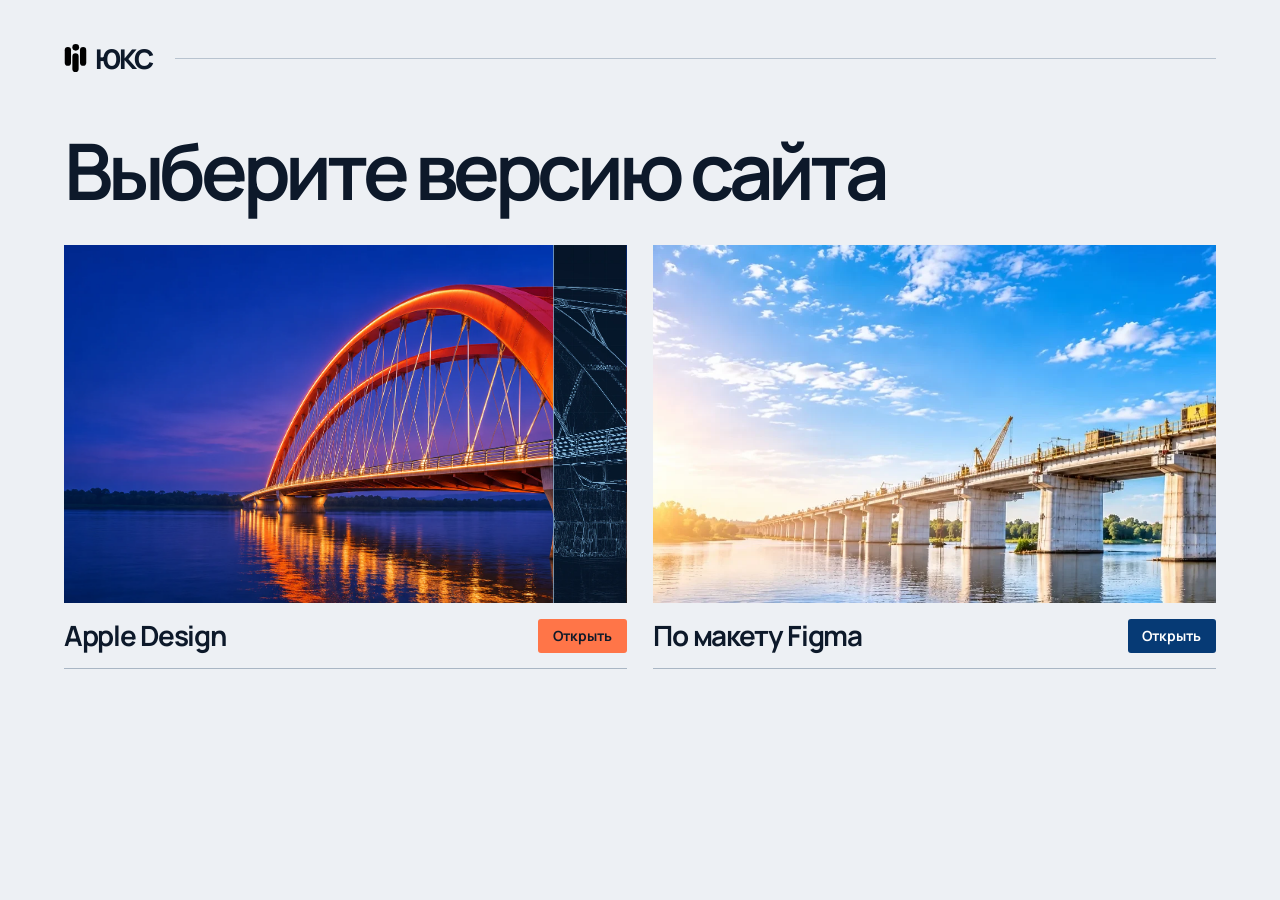
==== index.html @ 638c7a61 "Publish both YUKS site designs and a shared preview page" ====
<!doctype html>
<html lang="ru">
<head>
  <meta charset="utf-8">
  <meta name="viewport" content="width=device-width, initial-scale=1">
  <meta name="theme-color" content="#edf0f4">
  <meta name="description" content="Две версии сайта строительной компании ЮКС: авторский концепт и вёрстка по макету Figma.">
  <title>ЮКС — выбор версии сайта</title>
  <link rel="icon" type="image/svg+xml" href="./custom-design/assets/favicon.svg">
  <style>
    @font-face {
      font-family: Manrope;
      src: url("./custom-design/assets/fonts/manrope-variable.ttf") format("truetype");
      font-style: normal;
      font-weight: 200 800;
      font-display: swap;
    }
    * { box-sizing: border-box; }
    body {
      margin: 0;
      background: #edf0f4;
      color: #0d192a;
      font-family: Manrope, system-ui, sans-serif;
      -webkit-font-smoothing: antialiased;
    }
    main {
      width: min(100%, 102rem);
      margin-inline: auto;
      padding: clamp(1.4rem, 4.4vh, 3.4rem) clamp(1.15rem, 5vw, 6rem) clamp(2.25rem, 6vh, 5.5rem);
    }
    .mast { display: flex; align-items: center; gap: 1.4rem; }
    .mast::after { content: ""; height: 1px; flex: 1; background: #b8c3cf; }
    .brand { display: inline-flex; align-items: center; gap: .46rem; }
    .brand img { width: 1.45rem; height: 1.78rem; filter: brightness(0) saturate(1); }
    .brand b { font-size: 1.7rem; font-weight: 800; letter-spacing: -.065em; }
    h1 {
      margin: clamp(2.25rem, 5.9vh, 5rem) 0 clamp(1.65rem, 3.75vh, 3.4rem);
      font-size: clamp(2.65rem, 6.1vw, 6.8rem);
      line-height: 1.04;
      letter-spacing: -.068em;
      font-weight: 650;
      text-wrap: balance;
    }
    .versions { display: grid; grid-template-columns: repeat(2, minmax(0, 1fr)); gap: clamp(1.2rem, 2.1vw, 2.4rem); }
    .option {
      min-width: 0;
      display: block;
      color: inherit;
      text-decoration: none;
      -webkit-tap-highlight-color: transparent;
    }
    .option:focus-visible { outline: 3px solid #285ca5; outline-offset: 5px; }
    .scene {
      position: relative;
      display: block;
      isolation: isolate;
      overflow: hidden;
      aspect-ratio: 1.57;
      background: #203349;
    }
    .scene img, .drawing {
      position: absolute;
      inset: 0;
      width: 100%;
      height: 100%;
      display: block;
    }
    .scene img { object-fit: cover; }
    .concept .scene img { object-position: 60% center; }
    .reference .scene img { object-position: 57% center; }
    .drawing {
      --reveal: 13%;
      z-index: 1;
      clip-path: inset(0 0 0 calc(100% - var(--reveal)));
    }
    .drawing::after {
      content: "";
      position: absolute;
      inset-block: 0;
      right: calc(var(--reveal) - 1px);
      width: 1px;
      background: #b0e0ff;
    }
    .caption {
      display: flex;
      align-items: center;
      justify-content: space-between;
      gap: .65rem;
      margin-top: 1rem;
      padding-bottom: .95rem;
      border-bottom: 1px solid #a9b6c4;
    }
    .name { font-size: clamp(1.43rem, 2.18vw, 2.5rem); font-weight: 680; line-height: 1.13; letter-spacing: -.047em; }
    .open { flex: none; border-radius: 3px; padding: .5rem .92rem; font-size: .875rem; font-weight: 690; line-height: 1.3; }
    .concept .open { background: #ff7548; color: #101a29; }
    .reference .open { background: #063a75; color: #fff; }
    .option:active .open { opacity: .84; }
    @media (prefers-reduced-motion: no-preference) {
      .scene > img, .drawing img { transition: transform .65s cubic-bezier(.2,.75,.2,1); }
      .drawing { transition: clip-path .62s cubic-bezier(.2,.75,.2,1); }
      .drawing::after { transition: right .62s cubic-bezier(.2,.75,.2,1); }
      @media (hover: hover) {
        .option:hover .scene img { transform: scale(1.035); }
        .concept:hover .drawing { --reveal: 28%; }
      }
      .concept:focus-visible .drawing { --reveal: 28%; }
    }
    @media (max-width: 45rem) {
      .mast { gap: 1rem; }
      h1 { max-width: 13ch; }
      .versions { grid-template-columns: 1fr; gap: 1.75rem; }
      .scene { aspect-ratio: 1.78; }
      .caption { margin-top: .75rem; padding-bottom: .8rem; }
    }
    @media (forced-colors: active) {
      .open { border: 1px solid ButtonText; }
      .option:focus-visible { outline-color: Highlight; }
    }
  </style>
</head>
<body>
  <main>
    <div class="mast"><div class="brand"><img src="./custom-design/assets/logo-mark-white.svg" width="24" height="30" alt=""><b>ЮКС</b></div></div>
    <h1>Выберите версию сайта</h1>
    <nav class="versions" aria-label="Версии сайта ЮКС">
      <a class="option concept" href="./custom-design/">
        <span class="scene" aria-hidden="true">
          <img src="./custom-design/assets/bridge-atlas.webp" width="1672" height="941" alt="">
          <span class="drawing"><img src="./custom-design/assets/bridge-lines.webp" width="1672" height="941" alt=""></span>
        </span>
        <span class="caption"><span class="name">Apple Design</span><span class="open" aria-hidden="true">Открыть</span></span>
      </a>
      <a class="option reference" href="./figma-version/">
        <span class="scene" aria-hidden="true"><img src="./figma-version/assets/hero-bridge.webp" width="1440" height="695" alt=""></span>
        <span class="caption"><span class="name">По макету Figma</span><span class="open" aria-hidden="true">Открыть</span></span>
      </a>
    </nav>
  </main>
</body>
</html>
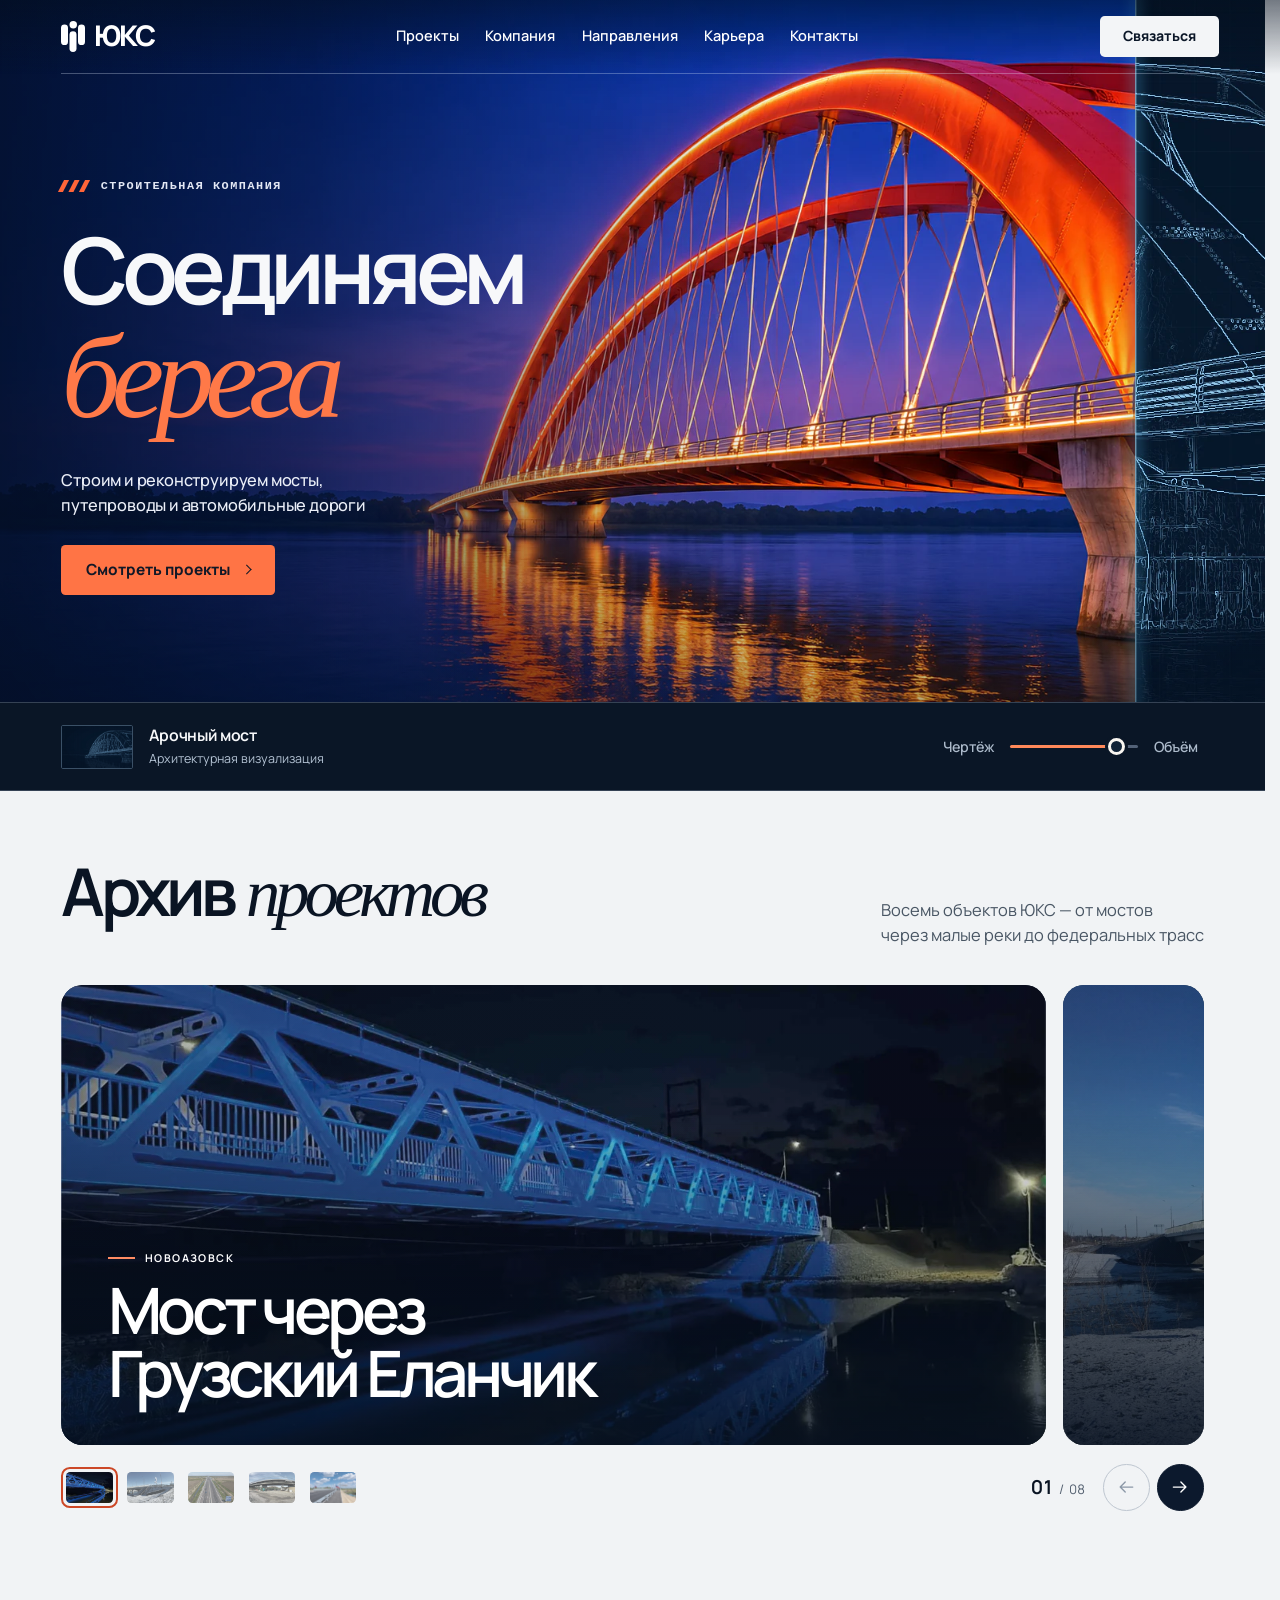
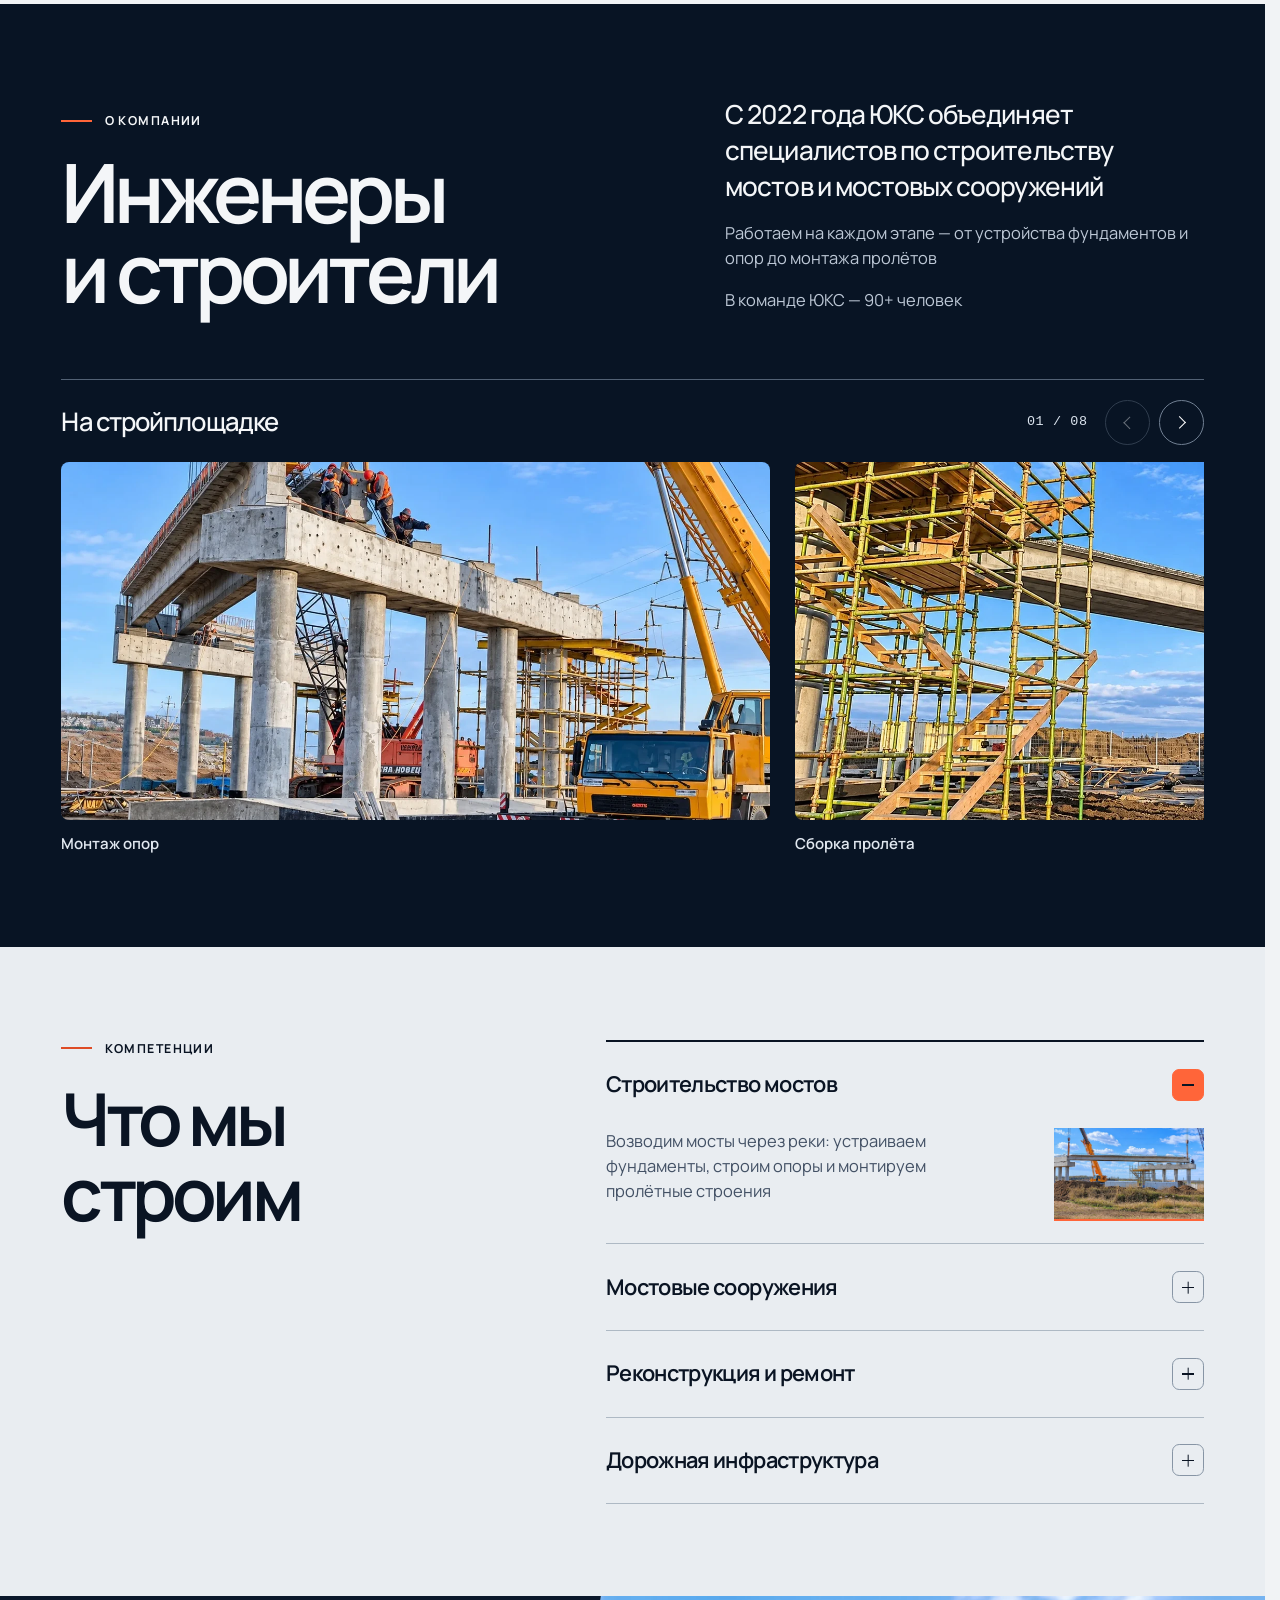
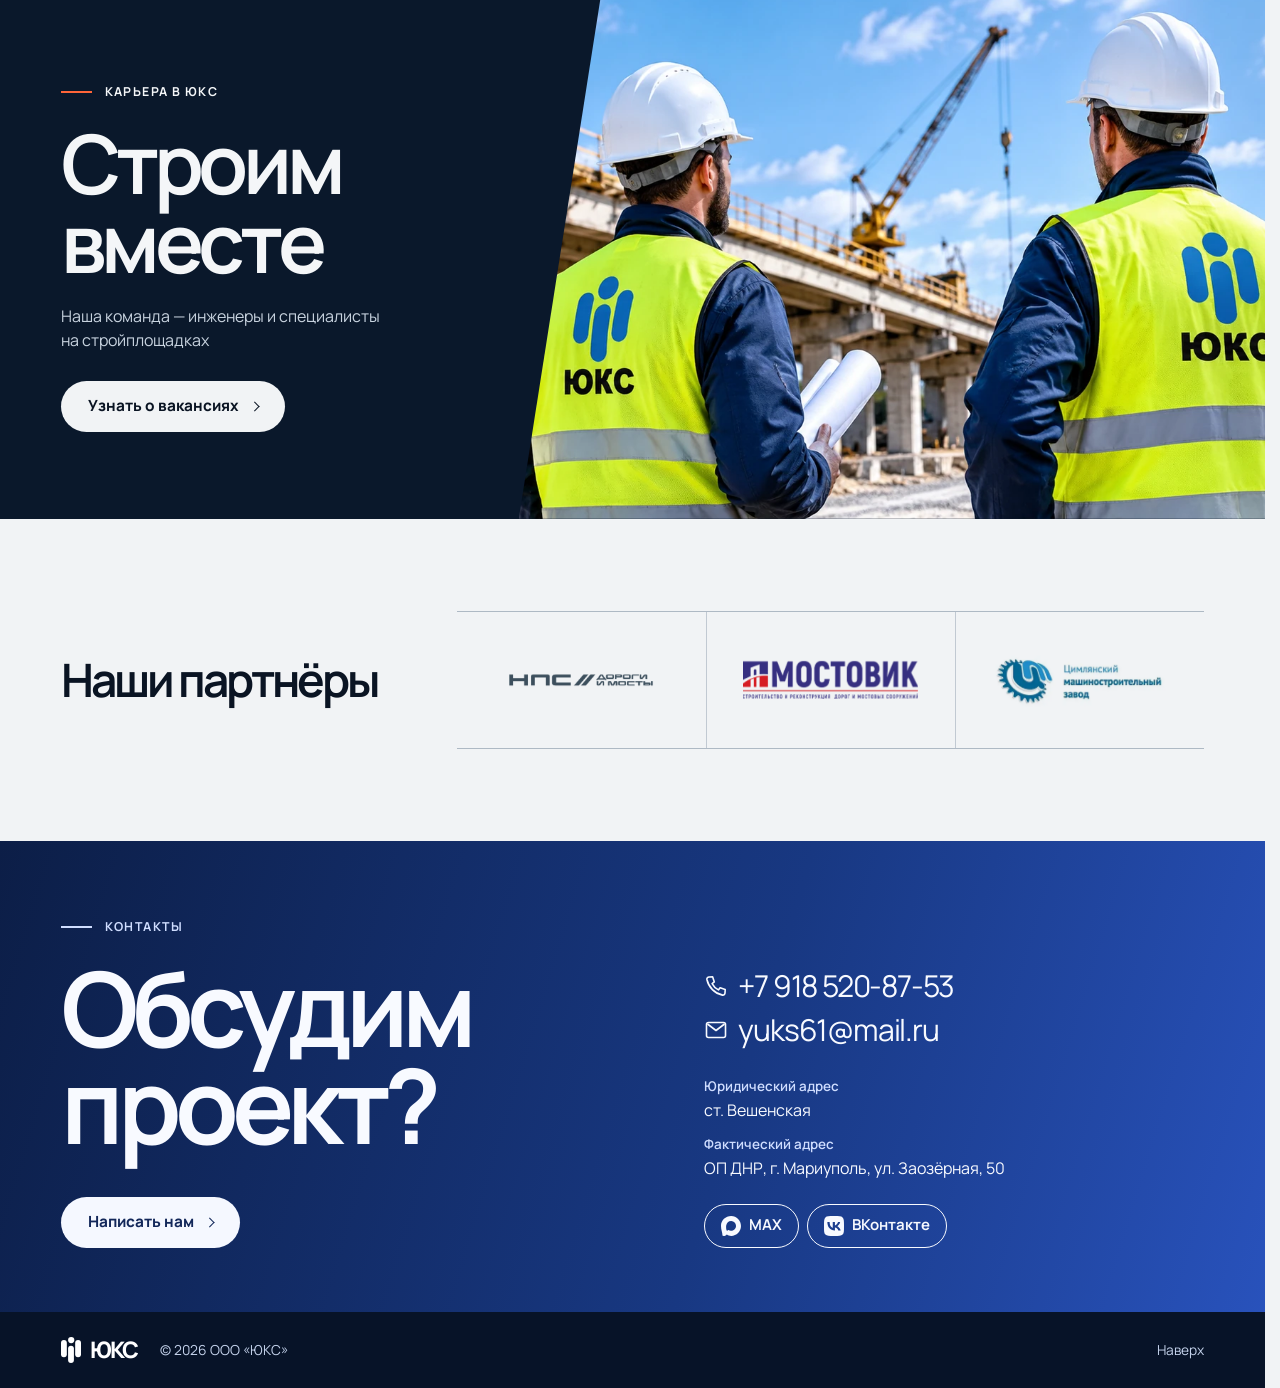
==== commit fed2063a: "Publish consolidated YUKS site with project photos and updated contacts" ====
--- a/index.html
+++ b/index.html
@@ -3,138 +3,208 @@
 <head>
   <meta charset="utf-8">
   <meta name="viewport" content="width=device-width, initial-scale=1">
-  <meta name="theme-color" content="#edf0f4">
-  <meta name="description" content="Две версии сайта строительной компании ЮКС: авторский концепт и вёрстка по макету Figma.">
-  <title>ЮКС — выбор версии сайта</title>
-  <link rel="icon" type="image/svg+xml" href="./custom-design/assets/favicon.svg">
-  <style>
-    @font-face {
-      font-family: Manrope;
-      src: url("./custom-design/assets/fonts/manrope-variable.ttf") format("truetype");
-      font-style: normal;
-      font-weight: 200 800;
-      font-display: swap;
-    }
-    * { box-sizing: border-box; }
-    body {
-      margin: 0;
-      background: #edf0f4;
-      color: #0d192a;
-      font-family: Manrope, system-ui, sans-serif;
-      -webkit-font-smoothing: antialiased;
-    }
-    main {
-      width: min(100%, 102rem);
-      margin-inline: auto;
-      padding: clamp(1.4rem, 4.4vh, 3.4rem) clamp(1.15rem, 5vw, 6rem) clamp(2.25rem, 6vh, 5.5rem);
-    }
-    .mast { display: flex; align-items: center; gap: 1.4rem; }
-    .mast::after { content: ""; height: 1px; flex: 1; background: #b8c3cf; }
-    .brand { display: inline-flex; align-items: center; gap: .46rem; }
-    .brand img { width: 1.45rem; height: 1.78rem; filter: brightness(0) saturate(1); }
-    .brand b { font-size: 1.7rem; font-weight: 800; letter-spacing: -.065em; }
-    h1 {
-      margin: clamp(2.25rem, 5.9vh, 5rem) 0 clamp(1.65rem, 3.75vh, 3.4rem);
-      font-size: clamp(2.65rem, 6.1vw, 6.8rem);
-      line-height: 1.04;
-      letter-spacing: -.068em;
-      font-weight: 650;
-      text-wrap: balance;
-    }
-    .versions { display: grid; grid-template-columns: repeat(2, minmax(0, 1fr)); gap: clamp(1.2rem, 2.1vw, 2.4rem); }
-    .option {
-      min-width: 0;
-      display: block;
-      color: inherit;
-      text-decoration: none;
-      -webkit-tap-highlight-color: transparent;
-    }
-    .option:focus-visible { outline: 3px solid #285ca5; outline-offset: 5px; }
-    .scene {
-      position: relative;
-      display: block;
-      isolation: isolate;
-      overflow: hidden;
-      aspect-ratio: 1.57;
-      background: #203349;
-    }
-    .scene img, .drawing {
-      position: absolute;
-      inset: 0;
-      width: 100%;
-      height: 100%;
-      display: block;
-    }
-    .scene img { object-fit: cover; }
-    .concept .scene img { object-position: 60% center; }
-    .reference .scene img { object-position: 57% center; }
-    .drawing {
-      --reveal: 13%;
-      z-index: 1;
-      clip-path: inset(0 0 0 calc(100% - var(--reveal)));
-    }
-    .drawing::after {
-      content: "";
-      position: absolute;
-      inset-block: 0;
-      right: calc(var(--reveal) - 1px);
-      width: 1px;
-      background: #b0e0ff;
-    }
-    .caption {
-      display: flex;
-      align-items: center;
-      justify-content: space-between;
-      gap: .65rem;
-      margin-top: 1rem;
-      padding-bottom: .95rem;
-      border-bottom: 1px solid #a9b6c4;
-    }
-    .name { font-size: clamp(1.43rem, 2.18vw, 2.5rem); font-weight: 680; line-height: 1.13; letter-spacing: -.047em; }
-    .open { flex: none; border-radius: 3px; padding: .5rem .92rem; font-size: .875rem; font-weight: 690; line-height: 1.3; }
-    .concept .open { background: #ff7548; color: #101a29; }
-    .reference .open { background: #063a75; color: #fff; }
-    .option:active .open { opacity: .84; }
-    @media (prefers-reduced-motion: no-preference) {
-      .scene > img, .drawing img { transition: transform .65s cubic-bezier(.2,.75,.2,1); }
-      .drawing { transition: clip-path .62s cubic-bezier(.2,.75,.2,1); }
-      .drawing::after { transition: right .62s cubic-bezier(.2,.75,.2,1); }
-      @media (hover: hover) {
-        .option:hover .scene img { transform: scale(1.035); }
-        .concept:hover .drawing { --reveal: 28%; }
-      }
-      .concept:focus-visible .drawing { --reveal: 28%; }
-    }
-    @media (max-width: 45rem) {
-      .mast { gap: 1rem; }
-      h1 { max-width: 13ch; }
-      .versions { grid-template-columns: 1fr; gap: 1.75rem; }
-      .scene { aspect-ratio: 1.78; }
-      .caption { margin-top: .75rem; padding-bottom: .8rem; }
-    }
-    @media (forced-colors: active) {
-      .open { border: 1px solid ButtonText; }
-      .option:focus-visible { outline-color: Highlight; }
-    }
-  </style>
+  <meta name="theme-color" content="#081424">
+  <meta name="description" content="Строительство, реконструкция и ремонт мостов: проекты, команда и контакты ЮКС">
+  <title>ЮКС — мосты и транспортная инфраструктура</title>
+  <link rel="canonical" href="https://sk-yuks.ru/">
+  <link rel="icon" href="assets/favicon.svg" type="image/svg+xml">
+  <link rel="preload" as="image" href="assets/bridge-atlas.webp" fetchpriority="high">
+  <link rel="stylesheet" href="styles.css">
+  <link rel="stylesheet" href="bridge-details.css">
+  <link rel="stylesheet" href="chapters.css">
+  <link rel="stylesheet" href="projects.css">
+  <link rel="stylesheet" href="contact.css">
+  <script src="app.js" defer></script>
+  <script src="bridge-details.js" defer></script>
+  <script src="motion.js" defer></script>
+  <script src="projects.js" defer></script>
+  <script src="contact.js" defer></script>
 </head>
 <body>
-  <main>
-    <div class="mast"><div class="brand"><img src="./custom-design/assets/logo-mark-white.svg" width="24" height="30" alt=""><b>ЮКС</b></div></div>
-    <h1>Выберите версию сайта</h1>
-    <nav class="versions" aria-label="Версии сайта ЮКС">
-      <a class="option concept" href="./custom-design/">
-        <span class="scene" aria-hidden="true">
-          <img src="./custom-design/assets/bridge-atlas.webp" width="1672" height="941" alt="">
-          <span class="drawing"><img src="./custom-design/assets/bridge-lines.webp" width="1672" height="941" alt=""></span>
-        </span>
-        <span class="caption"><span class="name">Apple Design</span><span class="open" aria-hidden="true">Открыть</span></span>
-      </a>
-      <a class="option reference" href="./figma-version/">
-        <span class="scene" aria-hidden="true"><img src="./figma-version/assets/hero-bridge.webp" width="1440" height="695" alt=""></span>
-        <span class="caption"><span class="name">По макету Figma</span><span class="open" aria-hidden="true">Открыть</span></span>
-      </a>
-    </nav>
+  <a class="skip" href="#main">Перейти к содержанию</a>
+  <header class="mast" id="mast">
+    <div class="frame mast-inner">
+      <a class="brand" href="#home" aria-label="ЮКС — на главную"><img src="assets/logo-mark-white.svg" width="26" height="34" alt=""><span>ЮКС</span></a>
+      <nav class="primary-nav" id="primary-nav" aria-label="Основное меню">
+        <a href="#projects">Проекты</a><a href="#company">Компания</a><a href="#services">Направления</a><a href="#career">Карьера</a><a href="#contacts">Контакты</a>
+      </nav>
+      <div class="mast-actions">
+        <button class="contact-top" type="button" data-contact aria-haspopup="dialog">Связаться</button>
+        <button class="menu-switch" type="button" aria-expanded="false" aria-controls="primary-nav" aria-label="Открыть меню"><i></i><i></i></button>
+      </div>
+    </div>
+  </header>
+  <main id="main">
+    <section class="hero" id="home" aria-labelledby="hero-title">
+      <div class="bridge-stage">
+        <div class="bridge-media" id="bridge-media">
+          <div class="bridge-optics">
+            <img class="bridge-render" width="1672" height="941" src="assets/bridge-atlas.webp" alt="Визуализация оранжевого арочного моста над рекой в синий час" fetchpriority="high">
+            <div class="bridge-drawing" aria-hidden="true">
+              <img width="1672" height="941" src="assets/bridge-lines.webp" alt="">
+              <svg class="structure-notes" viewBox="0 0 1672 941" preserveAspectRatio="xMidYMid slice" aria-hidden="true">
+                <g><circle cx="1380" cy="178" r="4"/><path d="M1380 178l-70 86h-164"/><text x="1146" y="251">Несущая арка</text></g>
+                <g><circle cx="1294" cy="389" r="4"/><path d="M1294 389l58 -55h172"/><text x="1360" y="321">Подвески</text></g>
+                <g><circle cx="1070" cy="593" r="4"/><path d="M1070 593l55 90h178"/><text x="1130" y="712">Пролётное строение</text></g>
+              </svg>
+            </div>
+            <div class="scan-rule" aria-hidden="true"></div>
+          </div>
+          <div class="bridge-points" role="group" aria-label="Устройство моста"></div>
+        </div>
+        <div class="hero-shade" aria-hidden="true"></div>
+        <div class="frame hero-inner">
+          <div class="hero-copy">
+            <p class="category hero-category"><span class="engine-mark" aria-hidden="true"></span>Строительная компания</p>
+            <h1 id="hero-title"><span class="word-mask"><span>Соединяем</span></span> <span class="word-mask serif"><em>берега</em></span></h1>
+            <p class="hero-lede">Строим и реконструируем мосты,<br> путепроводы и автомобильные дороги</p>
+            <a class="pill hero-cta" href="#projects">Смотреть проекты</a>
+          </div>
+        </div>
+      </div>
+      <div class="instrument">
+        <div class="frame instrument-inner">
+          <div class="figure-credit">
+            <img width="80" height="45" src="assets/bridge-lines.webp" alt="">
+            <div><b>Арочный мост</b><span>Архитектурная визуализация</span></div>
+          </div>
+          <div class="compare-tools" role="group" aria-label="Сравнение чертежа и визуализации моста">
+            <button type="button" data-mix="0" aria-controls="bridge-media">Чертёж</button>
+            <label class="mix-control"><span class="sr-only">Переход от чертежа к объёмному виду</span><input type="range" min="0" max="100" step="1" value="100" aria-controls="bridge-media" id="bridge-mix"></label>
+            <button type="button" data-mix="100" aria-controls="bridge-media">Объём</button>
+          </div>
+        </div>
+      </div>
+    </section>
+    <section class="paper section projects" id="projects" aria-labelledby="projects-title">
+      <div class="frame">
+        <div class="section-heading" data-reveal="sequence">
+          <h2 id="projects-title">Архив <em>проектов</em></h2>
+          <p>Восемь объектов ЮКС — от мостов<br class="wide-only"> через малые реки до федеральных трасс</p>
+        </div>
+        <div id="project-catalog" data-reveal="panorama"></div>
+        <noscript><p>Среди объектов ЮКС — мост через Кальмиус в Калиновке, сооружения на трассе А-289 и мост через Грузский Еланчик в Ивановке</p></noscript>
+      </div>
+    </section>
+    <section class="company section" id="company" aria-labelledby="company-title">
+      <div class="frame">
+        <div class="company-grid">
+          <div class="company-title" data-reveal="sequence">
+            <p class="category"><span class="rule"></span>О компании</p>
+            <h2 id="company-title">Инженеры<br> и строители</h2>
+          </div>
+          <div class="company-lede" data-reveal="sequence">
+            <p>С 2022 года ЮКС объединяет специалистов по строительству мостов и мостовых сооружений</p>
+            <p>Работаем на каждом этапе — от устройства фундаментов и опор до монтажа пролётов</p>
+            <p>В команде ЮКС — 90+ человек</p>
+          </div>
+        </div>
+        <div class="field-gallery" data-gallery role="region" aria-label="Фоторепортаж со стройплощадки">
+          <div class="gallery-top" data-reveal="sequence"><h3>На стройплощадке</h3><div class="gallery-tools"><span data-count>01 / 08</span><button type="button" class="round" data-prev aria-label="Предыдущая фотография"><i class="chevron back"></i></button><button type="button" class="round" data-next aria-label="Следующая фотография"><i class="chevron"></i></button></div></div>
+          <div class="photo-track" data-track aria-label="Фотографии стройплощадки">
+            <figure><img src="assets/about-construction.webp" width="1365" height="1022" loading="lazy" alt="Краны над бетонными опорами моста"><figcaption>Монтаж опор</figcaption></figure>
+            <figure><img src="assets/gallery/slide-2.webp" width="1365" height="1022" loading="lazy" alt="Строительные леса и кран у мостового пролёта"><figcaption>Сборка пролёта</figcaption></figure>
+            <figure><img src="assets/gallery/slide-3.webp" width="1365" height="1022" loading="lazy" alt="Автокран поднимает бетонную конструкцию"><figcaption>Подъём конструкции</figcaption></figure>
+            <figure><img src="assets/gallery/slide-4.webp" width="1365" height="1022" loading="lazy" alt="Краны устанавливают длинную мостовую балку"><figcaption>Установка балки</figcaption></figure>
+            <figure><img src="assets/gallery/slide-5.webp" width="935" height="701" loading="lazy" alt="Монтажник в страховочной привязи"><figcaption>Работа на высоте</figcaption></figure>
+            <figure><img src="assets/gallery/slide-6.webp" width="941" height="705" loading="lazy" alt="Подъёмник под мостовым полотном"><figcaption>Под мостовым полотном</figcaption></figure>
+            <figure><img src="assets/gallery/slide-7.webp" width="1086" height="814" loading="lazy" alt="Кран поднимает арматурный каркас"><figcaption>Армирование опоры</figcaption></figure>
+            <figure><img src="assets/gallery/slide-8.webp" width="1365" height="1022" loading="lazy" alt="Бригада укладывает арматуру мостового полотна"><figcaption>Работа с арматурой</figcaption></figure>
+          </div>
+        </div>
+      </div>
+    </section>
+    <section id="services" class="section paper" aria-labelledby="services-title">
+      <div class="frame service-grid">
+        <div data-reveal><p class="category"><span class="rule"></span>Компетенции</p><h2 id="services-title">Что мы<br> строим</h2></div>
+        <div class="service-list" data-reveal>
+          <details open>
+            <summary>Строительство мостов<span aria-hidden="true"></span></summary>
+            <div class="service-panel"><div class="service-body">
+              <p>Возводим мосты через реки: устраиваем фундаменты, строим опоры и монтируем пролётные строения</p>
+              <div class="service-photo"><img src="assets/gallery/slide-4.webp" alt="Монтаж мостовой балки двумя кранами" width="1365" height="1022" loading="lazy" decoding="async"></div>
+            </div></div>
+          </details>
+          <details>
+            <summary>Мостовые сооружения<span aria-hidden="true"></span></summary>
+            <div class="service-panel"><div class="service-body">
+              <p>Строим путепроводы и другие инженерные сооружения в составе транспортной инфраструктуры</p>
+              <div class="service-photo"><img src="assets/gallery/slide-2.webp" alt="Строительные леса у мостового пролёта" width="1365" height="1022" loading="lazy" decoding="async"></div>
+            </div></div>
+          </details>
+          <details>
+            <summary>Реконструкция и ремонт<span aria-hidden="true"></span></summary>
+            <div class="service-panel"><div class="service-body">
+              <p>При реконструкции мостовых переходов демонтируем старые конструкции и устанавливаем новые</p>
+              <div class="service-photo"><img src="assets/projects/kalinovka.webp" alt="Обновлённый мост через Кальмиус в Калиновке" width="1760" height="679" loading="lazy" decoding="async"></div>
+            </div></div>
+          </details>
+          <details>
+            <summary>Дорожная инфраструктура<span aria-hidden="true"></span></summary>
+            <div class="service-panel"><div class="service-body">
+              <p>Участвуем в развитии автомобильных дорог и транспортных коридоров, включая мостовые сооружения на федеральных трассах</p>
+              <div class="service-photo"><img src="assets/projects/a289.webp" alt="Вид сверху на трассу А-289" width="1058" height="939" loading="lazy" decoding="async"></div>
+            </div></div>
+          </details>
+        </div>
+      </div>
+    </section>
+    <section class="career" id="career" aria-labelledby="career-title">
+      <div class="frame career-grid">
+        <div class="career-photo"><img data-reveal="panorama" src="assets/team-workers.webp" width="1785" height="735" loading="lazy" alt="Специалисты ЮКС на стройплощадке у моста"></div>
+        <div class="career-copy" data-reveal="sequence">
+          <p class="category"><span class="rule"></span>Карьера в ЮКС</p>
+          <h2 id="career-title">Строим<br> вместе</h2>
+          <p>Наша команда — инженеры и специалисты на стройплощадках</p>
+          <button class="pill accent" type="button" data-contact="Вакансии" aria-haspopup="dialog">Узнать о вакансиях</button>
+        </div>
+      </div>
+    </section>
+    <section class="section partners paper" id="partners" aria-labelledby="partners-title">
+      <div class="frame">
+        <h2 class="partner-heading" id="partners-title" data-reveal>Наши партнёры</h2>
+        <ul class="partner-list" data-reveal="sequence">
+          <li><img src="assets/partner-nps.webp" alt="НПС — Дороги и мосты" width="360" height="180" loading="lazy"></li>
+          <li><img src="assets/partner-mostovik.webp" alt="Мостовик" width="361" height="78" loading="lazy"></li>
+          <li><img src="assets/partner-tsmz.webp" alt="Цимлянский машиностроительный завод" width="371" height="118" loading="lazy"></li>
+        </ul>
+      </div>
+    </section>
   </main>
+  <footer id="contacts" class="footer">
+    <div class="frame">
+      <div class="footer-main">
+        <div data-reveal="sequence"><p class="category"><span class="rule"></span>Контакты</p><h2>Обсудим<br> проект?</h2><button class="pill accent" type="button" data-contact aria-haspopup="dialog">Написать нам</button></div>
+        <address class="footer-contacts" data-reveal="sequence">
+          <div class="footer-direct">
+            <a href="tel:+79185208753">
+              <svg aria-hidden="true" width="24" height="24" viewBox="0 0 24 24" fill="none" stroke="currentColor" stroke-width="1.6" stroke-linejoin="round"><path d="m5 3 3.6-.2 1.7 5.1-2.2 1.7a15 15 0 0 0 6.3 6.3l1.7-2.2 5.1 1.7L21 19c-.1 1.3-1.1 2.3-2.5 2.1A20.3 20.3 0 0 1 2.9 5.5C2.7 4.3 3.7 3.1 5 3Z"/></svg>
+              +7 918 520-87-53
+            </a>
+            <a href="mailto:yuks61@mail.ru">
+              <svg aria-hidden="true" width="24" height="24" viewBox="0 0 24 24" fill="none" stroke="currentColor" stroke-width="1.6" stroke-linejoin="round"><rect x="2.5" y="4.5" width="19" height="15" rx="2"/><path d="m3.5 6 8.5 6.5L20.5 6"/></svg>
+              yuks61@mail.ru
+            </a>
+          </div>
+          <dl class="office-addresses" data-company-addresses>
+            <div><dt>Юридический адрес</dt><dd>ст. Вешенская</dd></div>
+            <div><dt>Фактический адрес</dt><dd>ОП ДНР, г. Мариуполь, ул. Заозёрная, 50</dd></div>
+          </dl>
+          <div class="footer-social">
+            <a href="https://max.ru/channel_yuks61" aria-label="Канал ЮКС в MAX">
+              <svg aria-hidden="true" width="20" height="20" viewBox="0 0 100 100" fill="currentColor"><path fill-rule="evenodd" d="M50.76.26c27.53 0 49.13 22.34 49.13 49.89 0 27.55-22.28 49.34-48.87 49.34-9.43 0-14-1.33-21.37-6.54-.51-.36-1.2-.27-1.63.19-5.66 6.04-20.83 10.29-20.83 2.04C7.19 80.79 0 71.45 0 49.88 0 21.55 23.22.26 50.76.26ZM51.53 24.81c-13.07-.68-23.27 8.39-25.52 22.57-1.86 11.75 1.44 26.07 4.27 26.8 1.2.3 4.08-1.9 6.18-3.88.39-.37.99-.44 1.45-.15 3.27 2 6.97 3.5 11.05 3.71 13.41.7 25.3-9.8 26-23.21.7-13.42-10.02-25.15-23.43-25.84Z"/></svg>
+              MAX
+            </a>
+            <a href="https://vk.ru/yuks61" aria-label="Сообщество ЮКС во ВКонтакте">
+              <svg aria-hidden="true" width="20" height="20" viewBox="3 3 18 18" fill="currentColor"><path fill-rule="evenodd" d="m4.2653 4.2653c-1.2653 1.2653-1.2653 3.30177-1.2653 7.3747v.72c0 4.0729 0 6.1094 1.2653 7.3747s3.30176 1.2653 7.3747 1.2653h.72c4.0729 0 6.1094 0 7.3747-1.2653s1.2653-3.3018 1.2653-7.3747v-.72c0-4.07293 0-6.1094-1.2653-7.3747s-3.3018-1.2653-7.3747-1.2653h-.72c-4.07294 0-6.1094 0-7.3747 1.2653Zm1.7347 4.2347c.09636 4.6823 2.55576 7.5 6.6095 7.5h.2351v-2.6787c1.4764.1499 2.5773 1.2536 3.0268 2.6787h2.1286c-.5775-2.1318-2.0747-3.3105-3.0052-3.7608.9298-.5569 2.2458-1.9071 2.5557-3.7392h-1.9365c-.4064 1.48991-1.6152 2.8401-2.7701 2.9683v-2.9683h-1.9675v5.1967c-1.19737-.2997-2.75931-1.7572-2.82331-5.1967Z"/></svg>
+              ВКонтакте
+            </a>
+          </div>
+        </address>
+      </div>
+      <div class="footer-end"><a class="brand" href="#home" aria-label="ЮКС — на главную"><img src="assets/logo-mark-white.svg" width="22" height="29" alt=""><span>ЮКС</span></a><small>© 2026 ООО «ЮКС»</small><a href="#home">Наверх</a></div>
+    </div>
+  </footer>
+  <dialog id="contact-dialog" aria-labelledby="contact-dialog-title"></dialog>
 </body>
 </html>
--- a/styles.css
+++ b/styles.css
@@ -0,0 +1,340 @@
+@font-face {
+  font-family: Manrope;
+  src: url("assets/fonts/manrope-variable.ttf") format("truetype");
+  font-weight: 200 800;
+  font-display: swap;
+}
+
+:root {
+  --paper: #f1f3f5;
+  --ink: #0a1423;
+  --sub: #495664;
+  --signal: #ff6539;
+  --dark: #081424;
+  --gutter: clamp(1.15rem, 4.8vw, 6.25rem);
+  --header: 4.6rem;
+  --ease: cubic-bezier(.2,.78,.22,1);
+  font: 100%/1.5 Manrope, -apple-system, BlinkMacSystemFont, "Segoe UI", sans-serif;
+  font-optical-sizing: auto;
+  color: var(--ink);
+  background: var(--paper);
+  scroll-behavior: smooth;
+  scroll-padding-top: calc(var(--header) + .65rem);
+  scrollbar-gutter: stable;
+}
+
+*, *::before, *::after { box-sizing: border-box; }
+body, h1, h2, h3, p, ul, figure { margin: 0; }
+body { min-width: 0; }
+a { color: inherit; text-decoration: none; }
+button, input, textarea, select { font: inherit; }
+button { cursor: pointer; }
+img { display: block; max-width: 100%; }
+:focus-visible { outline: 3px solid #287ebb; outline-offset: 4px; }
+.hero :focus-visible, .mast :focus-visible, .company :focus-visible, .career :focus-visible, .footer :focus-visible { outline-color: var(--signal); }
+::selection { color: #081424; background: #ff6539; }
+.skip { position: fixed; top: .6rem; left: 1rem; z-index: 20; transform: translateY(-180%); background: var(--signal); color: var(--ink); padding: .65rem 1rem; border-radius: .5rem; }
+.skip:focus { transform: none; }
+.frame { width: min(calc(100% - var(--gutter) * 2), 97rem); margin-inline: auto; }
+.paper { background: var(--paper); }
+.section { padding-block: clamp(4.65rem, 7.2vw, 8.2rem); }
+.category { display: flex; align-items: center; gap: .8rem; font-size: .77rem; font-weight: 700; line-height: 1.45; letter-spacing: .115em; text-transform: uppercase; }
+.rule { display: inline-block; flex: 0 0 1.9rem; width: 1.9rem; height: 2px; background: var(--signal); }
+.paper .rule { background: #de4c26; }
+h1, h2, h3 { text-wrap: balance; }
+h2 { font-size: clamp(3.05rem, 5.15vw, 6.15rem); font-weight: 650; line-height: 1.035; letter-spacing: -.065em; }
+.pill, .contact-top {
+  display: inline-flex; align-items: center; justify-content: center; min-height: 3.15rem; padding: .8rem 1.65rem;
+  border: 0; border-radius: 100vw; font-weight: 730; font-size: .96rem; line-height: 1.3;
+  transition: background .2s, transform .24s var(--ease), color .2s;
+}
+.accent { background: var(--signal); color: #111728; }
+.accent:hover { background: #ff875d; }
+.pill:active, .contact-top:active, .round:active { transform: scale(.96); }
+
+.mast { position: fixed; inset: 0 0 auto; z-index: 8; color: white; transition: background .3s, box-shadow .3s; }
+.mast.is-solid, .mast.menu-open { background: rgb(7 18 33 / 94%); backdrop-filter: blur(19px) saturate(1.2); box-shadow: 0 5px 22px rgb(13 20 15 / .09); }
+.mast-inner { display: flex; align-items: center; justify-content: space-between; gap: 2rem; min-height: var(--header); border-bottom: 1px solid rgb(255 255 255 / .29); }
+.is-solid .mast-inner, .menu-open .mast-inner { border-bottom-color: transparent; }
+.brand { display: inline-flex; align-items: center; gap: .55rem; flex-shrink: 0; width: max-content; color: #fff; }
+.brand img { height: 1.96rem; width: auto; }
+.brand span { font-size: 1.78rem; font-weight: 800; letter-spacing: -.075em; line-height: 1; }
+.primary-nav, .mast-actions { display: flex; align-items: center; }
+.primary-nav { gap: clamp(1rem, 2.05vw, 2.75rem); }
+.primary-nav a { position: relative; font-size: .91rem; font-weight: 570; padding-block: .65rem; }
+.primary-nav a::after { content: ""; position: absolute; bottom: .36rem; left: 0; right: 0; height: 1px; background: var(--signal); transform: scaleX(0); transform-origin: left; transition: transform .25s var(--ease); }
+.primary-nav a:hover::after, .primary-nav a:focus-visible::after, .primary-nav a[aria-current="location"]::after { transform: scaleX(1); }
+.mast-actions { gap: .6rem; }
+.contact-top { min-height: 2.6rem; padding: .65rem 1.35rem; border: 1px solid rgb(255 255 255 / .6); background: rgb(25 31 27 / .15); color: #fff; font-size: .88rem; }
+.contact-top:hover { background: white; color: var(--ink); }
+.menu-switch { display: none; }
+
+.gallery-tools { display: flex; align-items: center; gap: .55rem; }
+.gallery-tools [data-count] { font-variant-numeric: tabular-nums; white-space: nowrap; }
+.round { display: grid; place-items: center; width: 2.8rem; height: 2.8rem; padding: 0; border: 1px solid rgb(255 255 255 / .48); border-radius: 50%; color: white; background: rgb(18 26 22 / .25); transition: transform .2s var(--ease), background .2s, opacity .2s; }
+.round:hover:enabled { background: rgb(255 255 255 / .2); }
+.round:disabled { opacity: .38; cursor: default; }
+.chevron { display: block; width: .58rem; height: .58rem; border-top: 1.7px solid currentColor; border-right: 1.7px solid currentColor; transform: translateX(-.13rem) rotate(45deg); }
+.chevron.back { transform: translateX(.13rem) rotate(-135deg); }
+.section-heading { display: flex; justify-content: space-between; align-items: flex-end; gap: 2rem; margin-bottom: clamp(2rem, 3.6vw, 3.75rem); }
+.section-heading p { color: var(--sub); font-size: 1.03rem; line-height: 1.5; padding-bottom: .2rem; }
+.projects { padding-top: clamp(3.5rem, 5.15vw, 6rem); }
+.company, .footer { background: var(--dark); color: #f4f5ed; }
+.company-grid, .service-grid { display: grid; grid-template-columns: 1fr 1fr; gap: clamp(2rem, 8vw, 10rem); }
+.company-title h2, .service-grid h2, .career h2, .footer h2 { margin-top: 1.45rem; }
+.company-lede { align-self: end; max-width: 39rem; }
+.company-lede p:first-child { font-size: clamp(1.4rem, 2.05vw, 2.25rem); letter-spacing: -.036em; line-height: 1.38; font-weight: 520; }
+.company-lede p + p { margin-top: 1.05rem; font-size: 1.03rem; color: #c3cbc4; }
+.field-gallery { margin-top: clamp(3.3rem, 5.2vw, 6.25rem); border-top: 1px solid #49534b; }
+.gallery-top { padding: 1.25rem 0 1.1rem; display: flex; justify-content: space-between; align-items: center; gap: 1rem; }
+.gallery-top h3 { font-size: clamp(1.35rem, 2vw, 2rem); line-height: 1.2; font-weight: 550; letter-spacing: -.035em; }
+.gallery-tools [data-count] { font-size: .84rem; margin-right: .55rem; color: #d6ded6; }
+.photo-track { display: flex; gap: clamp(.75rem, 1.3vw, 1.4rem); overflow-x: auto; scroll-snap-type: x mandatory; scrollbar-width: none; overscroll-behavior-x: contain; cursor: grab; }
+.photo-track::-webkit-scrollbar { display: none; }
+.photo-track figure { position: relative; flex: 0 0 52%; min-width: 0; overflow: hidden; border-radius: 1rem; aspect-ratio: 1.76; background: #384439; scroll-snap-align: start; }
+.photo-track img { width: 100%; height: 100%; object-fit: cover; object-position: center 55%; }
+.photo-track figcaption { position: absolute; inset: auto 0 0; padding: 3rem 1.35rem 1.1rem; background: linear-gradient(transparent, rgb(8 14 11 / .8)); font-size: 1rem; font-weight: 600; }
+.service-grid { grid-template-columns: .88fr 1.12fr; }
+.service-list { border-top: 1px solid #adb4aa; }
+.service-list details { border-bottom: 1px solid #b7beb4; }
+.service-list summary { display: flex; align-items: center; justify-content: space-between; gap: 1rem; min-height: 5rem; padding-block: 1.1rem; font-size: clamp(1.15rem, 1.7vw, 1.9rem); letter-spacing: -.03em; font-weight: 630; cursor: pointer; list-style: none; }
+.service-list summary::-webkit-details-marker { display: none; }
+.service-list summary span { position: relative; flex: 0 0 2rem; height: 2rem; border: 1px solid #aab1a6; border-radius: 50%; transition: background .25s; }
+.service-list summary span::before, .service-list summary span::after { content: ""; position: absolute; top: calc(50% - .6px); left: 30%; width: 40%; height: 1.35px; background: var(--ink); }
+.service-list summary span::after { rotate: 90deg; transition: rotate .22s var(--ease); }
+.service-list details[open] summary span { background: #e0ebcd; }
+.service-list details[open] summary span::after { rotate: 0deg; }
+.service-list details p { color: var(--sub); max-width: 34rem; margin: -.2rem 2.5rem 1.5rem 0; font-size: 1.03rem; }
+.career { background: var(--paper); color: #f6f7f0; }
+.career-grid { display: grid; grid-template-columns: 1.1fr 1fr; overflow: hidden; border-radius: 1.4rem; background: #263429; }
+.career-photo { min-height: 26rem; overflow: hidden; position: relative; }
+.career-photo img { position: absolute; width: 100%; height: 100%; object-fit: cover; object-position: 65% center; }
+.career-copy { align-self: center; padding: clamp(2.25rem, 4.3vw, 5rem); }
+.career-copy > p:not(.category) { color: #d1d9cd; margin: 1.35rem 0 1.8rem; }
+.partner-heading { font-size: clamp(2.2rem, 3.6vw, 4.2rem); }
+.partner-list { margin-top: 2rem; border-block: 1px solid #c6cbbf; display: grid; grid-template-columns: repeat(3,1fr); list-style: none; padding: 0; }
+.partner-list li { display: grid; place-items: center; padding: 1rem 2rem; min-height: 8.5rem; }
+.partner-list li + li { border-left: 1px solid #c6cbbf; }
+.partner-list img { width: auto; height: auto; max-height: 5rem; max-width: min(95%, 13rem); mix-blend-mode: multiply; }
+.footer { padding: clamp(3.8rem,6vw,7.2rem) 0 0; }
+.footer-main { display: grid; grid-template-columns: 1.2fr 1fr; gap: 2rem; align-items: end; padding-bottom: clamp(3.25rem, 5vw, 6rem); }
+.footer-contacts { display: grid; justify-items: start; gap: 1.5rem; min-width: 0; font-style: normal; }
+.footer-direct { display: grid; justify-items: start; }
+.footer-direct a { display: flex; align-items: center; gap: .65rem; min-height: 2.75rem; font-size: clamp(1.4rem, 2.35vw, 2.55rem); letter-spacing: -.04em; line-height: 1.35; }
+.footer-direct svg, .footer-social svg { flex: none; }
+.office-addresses { display: grid; gap: .75rem; margin: 0; }
+.office-addresses dt { font-size: .84rem; font-weight: 600; }
+.office-addresses dd { margin: .1rem 0 0; font-size: 1rem; }
+.footer-social { display: flex; flex-wrap: wrap; gap: .5rem; }
+.footer-social a { display: inline-flex; align-items: center; justify-content: center; gap: .5rem; min-height: 2.75rem; padding: .5rem 1rem; border: 1px solid currentColor; border-radius: 2rem; font-size: .94rem; font-weight: 650; }
+.footer address a:hover, .footer-end > a:last-child:hover { color: var(--signal); }
+.footer-end { display: flex; align-items: center; gap: 1.4rem; padding-block: 1.6rem; border-top: 1px solid #49534b; }
+.footer-end .brand img { height: 1.6rem; }
+.footer-end .brand span { font-size: 1.42rem; }
+.footer-end small, .footer-end > a:last-child { color: #cad3ca; font-size: .86rem; }
+.footer-end > a:last-child { margin-left: auto; }
+
+@media (max-width: 52rem) {
+  :root { --header: 4.15rem; }
+  .mast-inner { gap: 1rem; }
+  .menu-switch { display: flex; flex-direction: column; gap: 5px; align-items: center; justify-content: center; width: 2.8rem; height: 2.8rem; appearance: none; border: 1px solid rgb(255 255 255 / .5); border-radius: 50%; background: transparent; color: white; }
+  .menu-switch i { display: block; width: 16px; height: 1.5px; background: currentColor; transition: transform .2s var(--ease); }
+  .menu-open .menu-switch i:first-child { transform: translateY(3.25px) rotate(45deg); }
+  .menu-open .menu-switch i:last-child { transform: translateY(-3.25px) rotate(-45deg); }
+  .primary-nav { display: none; position: absolute; inset: 100% 0 auto; padding: .5rem var(--gutter) 1.1rem; background: #081424; border-radius: 0 0 1.2rem 1.2rem; box-shadow: 0 1.4rem 2.6rem rgb(0 0 0 / .18); max-height: calc(100dvh - var(--header)); overflow-y: auto; }
+  .menu-open .primary-nav { display: grid; gap: 0; animation: menu-in .23s var(--ease); }
+  @keyframes menu-in { from { opacity: .2; translate: 0 -.5rem; } }
+  .primary-nav a { display: block; padding: .8rem 0; font-size: 1.05rem; }
+  .primary-nav a + a { border-top: 1px solid #344355; }
+  .primary-nav a::after { display: none; }
+  .company-grid, .service-grid { gap: 2.5rem; }
+}
+@media (max-width: 43rem) {
+  :root { --gutter: clamp(1.15rem, 5.2vw, 2rem); scrollbar-gutter: auto; }
+  .brand img { height: 1.6rem; }
+  .brand span { font-size: 1.55rem; }
+  .contact-top { min-height: 2.65rem; padding-inline: 1.05rem; }
+  h2 { font-size: clamp(2.7rem, 9vw, 3.95rem); }
+  .section { padding-block: 3.8rem; }
+  .projects { padding-top: 3.1rem; }
+  .section-heading, .company-grid, .service-grid, .career-grid, .footer-main { display: grid; grid-template-columns: minmax(0,1fr); }
+  .section-heading { align-items: start; gap: .9rem; margin-bottom: 1.75rem; }
+  .wide-only { display: none; }
+  .company-grid, .service-grid { gap: 1.6rem; }
+  .company-title h2, .service-grid h2, .career h2, .footer h2 { margin-top: 1rem; }
+  .field-gallery { margin-top: 2.5rem; }
+  .gallery-top { padding-top: 1rem; }
+  .gallery-top h3 { font-size: 1.18rem; }
+  .gallery-tools { gap: .3rem; }
+  .gallery-tools [data-count] { margin-right: .3rem; font-size: .74rem; }
+  .photo-track figure { flex-basis: 86%; aspect-ratio: 1.33; }
+  .service-list summary { min-height: 4.1rem; }
+  .career-photo { min-height: auto; aspect-ratio: 1.58; }
+  .career-copy { padding: 2.1rem 1.4rem 2.4rem; }
+  .partner-list li { min-height: 5.5rem; padding: .65rem; }
+  .partner-list img { max-height: 3rem; }
+  .footer-main { gap: 2.25rem; }
+  .footer-end { gap: .75rem; }
+}
+@media (max-width: 23rem) {
+  .gallery-tools [data-count] { display: none; }
+}
+@media (prefers-reduced-motion: reduce) {
+  :root { scroll-behavior: auto; }
+  *, *::before, *::after { animation-duration: .01ms !important; animation-delay: 0s !important; transition-duration: .01ms !important; scroll-behavior: auto !important; }
+}
+@media (prefers-reduced-transparency: reduce), (prefers-contrast: more) {
+  .mast, .mast.is-solid, .mast.menu-open { background: #081424; backdrop-filter: none; }
+  .round { background: #081424; border-color: #fff; }
+}
+
+/* The rendering and the registered drawing share one optical plane. */
+.sr-only { position: absolute; width: 1px; height: 1px; padding: 0; margin: -1px; overflow: hidden; clip-path: inset(50%); white-space: nowrap; }
+.mast { background: linear-gradient(180deg, rgb(3 14 29 / .53), transparent); }
+.mast-inner { border-bottom-color: rgb(220 234 251 / .3); }
+.brand { gap: .56rem; }
+.mast .brand span { font-weight: 800; }
+.contact-top { color: #0b1728; background: #f3f5f7; border-color: transparent; border-radius: .3rem; padding-inline: 1.35rem; }
+.contact-top:hover { color: #0a1423; background: var(--signal); }
+.hero { --mix: 100%; background: #071629; color: #f7f8fa; }
+.bridge-stage { position: relative; isolation: isolate; overflow: hidden; --bridge-camera: translate3d(var(--drift-x, 0px), var(--drift-y, 0px), 0) scale(var(--bridge-zoom, 1)); }
+.bridge-media, .bridge-optics, .bridge-drawing, .bridge-optics img, .structure-notes, .hero-shade { position: absolute; inset: 0; width: 100%; height: 100%; }
+.bridge-media { overflow: hidden; background: #0a2250; transform: translate3d(0, var(--depth-scroll, 0px), 0); }
+.bridge-optics { transform: var(--bridge-camera); }
+.bridge-optics img { object-fit: cover; object-position: center; }
+.bridge-drawing { clip-path: inset(0 0 0 var(--mix)); }
+.structure-notes { opacity: var(--note-opacity, 0); fill: #e5f4ff; font-family: ui-monospace, Consolas, monospace; font-size: 18px; letter-spacing: .025em; }
+.structure-notes path { fill: none; stroke: #c6e4ff; stroke-width: 1.3; }
+.structure-notes circle { fill: #ff804e; stroke: #ffa37e; stroke-width: 1; }
+.scan-rule { position: absolute; left: var(--mix); inset-block: 0; width: 1px; opacity: 0; pointer-events: none; background: #a3e2ff; box-shadow: 0 0 13px 3px #56c9ff85; }
+.hero.is-comparing .scan-rule { opacity: .8; }
+.hero-shade { pointer-events: none; background: linear-gradient(90deg, rgb(4 14 36 / .86) 0%, rgb(5 15 42 / .62) 24%, rgb(4 15 35 / .22) 45%, transparent 63%), linear-gradient(0deg, rgb(4 16 32 / .3), transparent 18%); }
+.hero-inner { min-height: clamp(37.5rem, 78svh, 57rem); display: flex; align-items: center; position: relative; padding-block: calc(var(--header) + 2.3rem) 2.5rem; pointer-events: none; }
+.hero-copy { max-width: 65%; pointer-events: auto; transform: translate3d(0,var(--depth-copy, 0px),0); }
+.hero-category { font-family: ui-monospace, Consolas, monospace; font-size: .74rem; font-weight: 550; line-height: 1.45; letter-spacing: .13em; color: #e3e8f4; margin-bottom: clamp(1.5rem, 2.3vw, 2.8rem); }
+.engine-mark { width: 1.65rem; height: .75rem; display: inline-block; transform: skew(-27deg); border-inline: 5px solid var(--signal); position: relative; }
+.engine-mark::after { content: ""; position: absolute; inset: 0 auto 0 50%; width: 5px; translate: -50% 0; background: var(--signal); }
+.hero h1 { font-size: clamp(4.3rem, 7.15vw, 9rem); letter-spacing: -.071em; line-height: .99; font-weight: 650; }
+.word-mask { display: block; width: max-content; max-width: 100%; overflow: hidden; padding: .07em .07em .09em 0; margin-block: -.07em -.09em; }
+.word-mask > * { display: block; }
+.word-mask.serif { margin-top: -.02em; padding-bottom: .2em; margin-bottom: -.16em; overflow: visible; }
+.serif em { color: #ff7948; font-family: Georgia, "Times New Roman", serif; font-weight: 400; font-style: italic; font-size: 1.29em; letter-spacing: -.076em; line-height: .97; }
+.hero-lede { font-size: clamp(1.02rem, 1.26vw, 1.32rem); font-weight: 510; line-height: 1.55; letter-spacing: -.012em; color: #ebeff8; margin-block: clamp(1.45rem, 2.2vw, 2.3rem) clamp(1.4rem, 2.1vw, 2.1rem); }
+.hero-cta { pointer-events: auto; min-height: 3.1rem; padding-inline: 1.55rem; background: #ff7445; color: #101827; border-radius: .28rem; }
+.hero-cta:hover { background: #ffa079; transform: translateY(-2px); }
+.hero-cta:active { transform: scale(.97); }
+.instrument { background: #0a1626; border-block: 1px solid #354254; }
+.instrument-inner { min-height: 5.45rem; display: flex; align-items: center; justify-content: space-between; gap: 1.25rem; }
+.figure-credit, .compare-tools { display: flex; align-items: center; }
+.figure-credit { gap: 1rem; }
+.figure-credit img { width: 4.45rem; height: 2.75rem; border: 1px solid #3a5066; object-fit: cover; border-radius: .12rem; }
+.figure-credit b, .figure-credit span { display: block; }
+.figure-credit b { font-size: .99rem; font-weight: 640; letter-spacing: -.02em; }
+.figure-credit span { margin-top: .12rem; font-size: .78rem; color: #b3c2d3; }
+.compare-tools { gap: .65rem; }
+.compare-tools button { background: transparent; border: 0; min-height: 2.75rem; padding: .4rem .35rem; color: #adbbcb; font-weight: 560; font-size: .89rem; transition: color .2s; }
+.compare-tools button[aria-pressed="true"], .compare-tools button:hover { color: #fff; }
+.mix-control { display: grid; width: clamp(6rem, 10vw, 10rem); align-items: center; position: relative; height: 2.75rem; }
+.mix-control input { width: 100%; margin: 0; height: 2.75rem; appearance: none; background: transparent; cursor: ew-resize; accent-color: #ff8152; }
+.mix-control input::-webkit-slider-runnable-track { height: 3px; border-radius: 2px; background: linear-gradient(90deg, #ff895a var(--mix), #526177 var(--mix)); }
+.mix-control input::-webkit-slider-thumb { appearance: none; width: 1.06rem; height: 1.06rem; border-radius: 100%; margin-top: calc((3px - 1.06rem) / 2); border: 3px solid #f9f6f1; background: #112337; box-shadow: 0 0 0 3px #0a1626; }
+.mix-control input::-moz-range-track { height: 3px; background: #526177; }
+.mix-control input::-moz-range-progress { height: 3px; background: #ff895a; }
+.mix-control input::-moz-range-thumb { width: .75rem; height: .75rem; border-radius: 50%; border: 3px solid #f9f6f1; background: #112337; }
+.projects .section-heading { align-items: end; }
+.projects .section-heading h2 { letter-spacing: -.073em; }
+
+@media (prefers-reduced-motion: no-preference) {
+  .hero-category, .hero-lede, .hero-cta { animation: hero-rise .85s var(--ease) backwards; }
+  .hero-lede { animation-delay: .19s; }
+  .hero-cta { animation-delay: .29s; }
+  .word-mask > * { animation: headline-in 1.15s cubic-bezier(.16,.78,.22,1) backwards; }
+  .word-mask.serif > * { animation-delay: .12s; }
+  @keyframes headline-in { from { opacity: 0; transform: translateY(.33em) rotate(2deg); transform-origin: left bottom; } to { opacity: 1; transform: none; } }
+  @keyframes hero-rise { from { opacity: 0; translate: 0 .75rem; } to { opacity: 1; translate: 0 0; } }
+}
+@media (min-width: 43.01rem) and (max-width: 62rem) {
+  .hero h1 { font-size: clamp(3.9rem, 7.6vw, 5.7rem); }
+  .hero-inner { min-height: clamp(33rem, 72svh, 42rem); }
+}
+@media (max-width: 43rem) {
+  .mast { background: #081729; }
+  .mast-inner { border-bottom-color: #354254; }
+  .menu-switch { border-radius: .3rem; }
+  .contact-top { padding-inline: .95rem; }
+  .bridge-stage { background: #081729; }
+  .hero-inner { display: block; min-height: auto; padding-top: calc(var(--header) + clamp(2rem, 6.3vw, 3.2rem)); padding-bottom: clamp(14rem, 52vw, 23rem); }
+  .hero-copy { max-width: none; }
+  .hero-category { font-size: .69rem; margin-bottom: 1.08rem; }
+  .hero h1 { font-size: clamp(3.28rem, 11.65vw, 5rem); }
+  .serif em { font-size: 1.27em; }
+  .hero-lede { font-size: 1rem; line-height: 1.48; margin-block: 1rem 1.1rem; }
+  .hero-cta { min-height: 2.8rem; font-size: .87rem; padding-inline: 1.15rem; }
+  .bridge-media { inset: auto 0 0; height: clamp(17rem, 68vw, 29rem); mask-image: linear-gradient(0deg, #000 0% 64%, transparent 100%); }
+  .bridge-optics img { object-position: center; }
+  .hero-shade { background: none; }
+  .structure-notes { font-size: 24px; }
+  .instrument-inner { padding-block: .75rem; min-height: 4.4rem; gap: .6rem; }
+  .figure-credit { gap: .55rem; }
+  .figure-credit img { display: none; }
+  .figure-credit b { font-size: .9rem; }
+  .figure-credit span { font-size: .69rem; }
+  .compare-tools { gap: .25rem; }
+  .mix-control { width: clamp(3.3rem, 13vw, 5.4rem); }
+  .compare-tools button { font-size: .78rem; }
+}
+@media (max-width: 23rem) {
+  .instrument-inner { flex-wrap: wrap; gap: .15rem .55rem; }
+  .figure-credit span { max-width: 8.5rem; line-height: 1.22; }
+  .compare-tools button { padding-inline: .15rem; }
+}
+@media (hover: hover) and (pointer: fine) and (min-width: 700px) and (prefers-reduced-motion: no-preference) {
+  .bridge-stage { --bridge-zoom: 1.055; }
+}
+@media (prefers-reduced-motion: reduce) { .bridge-optics, .bridge-media, .hero-copy { transform: none; } }
+
+@media (prefers-reduced-motion: no-preference) {
+  .pill::after {
+    content: "";
+    width: .48em;
+    height: .48em;
+    margin-left: .8em;
+    border: solid currentColor;
+    border-width: 1.6px 1.6px 0 0;
+    transform: rotate(45deg);
+    transition: transform .3s var(--ease);
+  }
+  .pill:is(:hover, :focus-visible)::after { transform: translateX(.23em) rotate(45deg); }
+  .compare-tools button { position: relative; }
+  .compare-tools button::after {
+    content: "";
+    position: absolute;
+    inset: auto .35rem .35rem;
+    height: 2px;
+    background: var(--signal);
+    transform: scaleX(0);
+    transition: transform .35s var(--ease);
+  }
+  .compare-tools button[aria-pressed="true"]::after { transform: scaleX(1); }
+  .gallery-tools .round .chevron { transition: translate .22s var(--ease); }
+  .gallery-tools .round:enabled:hover .chevron { translate: 2px 0; }
+  .gallery-tools .round:enabled:hover .chevron.back { translate: -2px 0; }
+}
+@media (max-width: 52rem) and (prefers-reduced-motion: no-preference) {
+  @supports (transition-behavior: allow-discrete) {
+    .primary-nav {
+      opacity: 0;
+      clip-path: inset(0 0 100% round 0 0 1.2rem 1.2rem);
+      transition: opacity .24s, clip-path .4s var(--ease), display .4s allow-discrete;
+    }
+    .menu-open .primary-nav {
+      opacity: 1;
+      animation: none;
+      clip-path: inset(0 0 0 round 0 0 1.2rem 1.2rem);
+    }
+    @starting-style {
+      .menu-open .primary-nav { opacity: 0; clip-path: inset(0 0 100% round 0 0 1.2rem 1.2rem); }
+    }
+  }
+}
+@media (prefers-contrast: more), (prefers-reduced-transparency: reduce) { .mast, .mast.is-solid, .mast.menu-open { background: #07121e; } }
--- a/bridge-details.css
+++ b/bridge-details.css
@@ -0,0 +1,139 @@
+.bridge-points {
+  position: absolute;
+  z-index: 2;
+  pointer-events: none;
+  transform-origin: center;
+  transform: translate3d(0, var(--depth-scroll, 0px), 0) var(--bridge-camera);
+}
+
+.bridge-point {
+  position: absolute;
+  display: grid;
+  place-items: center;
+  width: 2.75rem;
+  height: 2.75rem;
+  margin: 0;
+  border: 0;
+  padding: 0;
+  border-radius: 50%;
+  transform: translate(-50%, -50%);
+  background: none;
+  color: #fff;
+  cursor: pointer;
+  pointer-events: none;
+  -webkit-tap-highlight-color: transparent;
+}
+.bridge-points.is-ready .bridge-point { pointer-events: auto; }
+.bridge-point-plus {
+  display: grid;
+  place-items: center;
+  width: 1.48rem;
+  height: 1.48rem;
+  border: 1px solid rgb(255 255 255 / .9);
+  border-radius: 50%;
+  background: #13253dcc;
+  box-shadow: 0 0 0 .24rem rgb(7 21 37 / .3), 0 2px 9px #0715256e;
+  opacity: 0;
+  scale: .78;
+  transition: color .14s, background-color .14s, box-shadow .14s, scale .22s, opacity .18s;
+}
+.bridge-points.is-ready .bridge-point-plus { opacity: 1; scale: 1; }
+.bridge-point-plus::before, .bridge-point-plus::after,
+.bridge-callout-close::before, .bridge-callout-close::after {
+  content: "";
+  position: absolute;
+  width: .53rem;
+  height: 1.5px;
+  background: currentColor;
+}
+.bridge-point-plus::after { transform: rotate(90deg); }
+.bridge-point[aria-expanded=true] .bridge-point-plus,
+.bridge-point:focus-visible .bridge-point-plus {
+  border-color: white;
+  background: #fff;
+  color: #101e30;
+  box-shadow: 0 0 0 .23rem #f674489c, 0 2px 9px #07152555;
+}
+.bridge-point:focus-visible, .bridge-callout-close:focus-visible {
+  outline: 2px solid white;
+  outline-offset: -2px;
+}
+@media (hover: hover) {
+  .bridge-point:hover .bridge-point-plus { scale: 1.12; background: #fff; color: #14243b; }
+}
+.bridge-point:active .bridge-point-plus { scale: .92; }
+
+.bridge-callout {
+  box-sizing: border-box;
+  position: absolute;
+  z-index: 3;
+  width: min(15.75rem, calc(100% - 1.5rem));
+  margin: 0;
+  padding: .85rem 1rem 1rem;
+  border: 1px solid #6a7e91;
+  border-top: 2px solid #ff7f53;
+  border-radius: .25rem;
+  background: #101e31f5;
+  color: #f4f7fb;
+  box-shadow: 0 .55rem 2rem #05132655;
+  opacity: 0;
+  scale: .96;
+  pointer-events: none;
+  transition: opacity .18s ease, scale .22s cubic-bezier(.2,.7,.25,1);
+}
+.bridge-callout.is-open {
+  opacity: 1;
+  scale: 1;
+  pointer-events: auto;
+  transition-delay: 0s;
+}
+.bridge-callout-head { display: flex; align-items: center; justify-content: space-between; gap: .75rem; }
+.bridge-callout #bridge-callout-title {
+  margin: 0;
+  color: inherit;
+  font-family: inherit;
+  font-weight: 650;
+  font-size: 1.04rem;
+  line-height: 1.25;
+  letter-spacing: -.025em;
+}
+.bridge-callout #bridge-callout-copy {
+  margin: .48rem 0 0;
+  color: #d6dfea;
+  font-size: .92rem;
+  font-weight: 450;
+  line-height: 1.4;
+}
+.bridge-callout-close {
+  position: relative;
+  display: grid;
+  flex: none;
+  place-items: center;
+  width: 2rem;
+  height: 2rem;
+  margin: -.35rem -.4rem -.25rem 0;
+  padding: 0;
+  border: 0;
+  border-radius: 50%;
+  background: transparent;
+  color: #eaf1fb;
+  cursor: pointer;
+}
+.bridge-callout-close::before, .bridge-callout-close::after { width: .7rem; }
+.bridge-callout-close::before { transform: rotate(45deg); }
+.bridge-callout-close::after { transform: rotate(-45deg); }
+.bridge-callout-close:hover { background: #30435c; }
+
+@media (prefers-reduced-motion: no-preference) {
+  .bridge-points.is-ready .bridge-point-plus {
+    animation: bridge-point-arrive .34s cubic-bezier(.2,.7,.25,1) calc(var(--point-order) * 55ms) backwards;
+  }
+  @keyframes bridge-point-arrive { from { opacity: 0; scale: .75; } }
+}
+@media (prefers-reduced-motion: reduce) {
+  .bridge-point-plus, .bridge-callout { transition: none; }
+  .bridge-points .bridge-point .bridge-point-plus, .bridge-callout { scale: 1; }
+}
+@media (prefers-reduced-transparency: reduce), (prefers-contrast: more) {
+  .bridge-point-plus, .bridge-callout { background: #102036; }
+}
--- a/chapters.css
+++ b/chapters.css
@@ -0,0 +1,193 @@
+/* Company and field photography */
+.company {
+  background: #081424;
+  color: #f4f6f8;
+}
+.company .rule, .career .rule { background: #ff6539; }
+.company-grid { grid-template-columns: 1.08fr .92fr; align-items: end; }
+.company-title h2, .career h2 {
+  font-size: clamp(3.3rem, 6.4vw, 7.6rem);
+  line-height: .97;
+  font-weight: 640;
+}
+.company-lede p:first-child { max-width: 26ch; }
+.company-lede p + p { color: #bdc8d6; }
+.field-gallery { border-color: #526174; }
+.gallery-tools [data-count] {
+  color: #dce5ef;
+  font-family: ui-monospace, Consolas, monospace;
+  letter-spacing: .045em;
+}
+.field-gallery .round { background: transparent; border-color: #718093; }
+.field-gallery .round:hover:enabled { background: #24354c; }
+.photo-track { gap: clamp(.8rem, 2vw, 2rem); }
+.photo-track figure {
+  display: flex;
+  flex-direction: column;
+  flex-basis: 62%;
+  aspect-ratio: auto;
+  border-radius: 0;
+  background: transparent;
+}
+.photo-track img { height: auto; aspect-ratio: 1.98; border-radius: .5rem; }
+.photo-track figcaption {
+  position: static;
+  padding: .8rem 0 0;
+  color: #e1e8f0;
+  background: transparent;
+  font-size: .94rem;
+}
+
+/* The four engineering disciplines */
+#services { background: #e9edf1; }
+.service-grid { grid-template-columns: .85fr 1.15fr; align-items: start; }
+.service-grid h2 { font-size: clamp(3rem, 5.7vw, 6.7rem); font-weight: 640; }
+.service-list {
+  --service-time: .39s;
+  --service-ease: cubic-bezier(.23, .74, .25, 1);
+  container-type: inline-size;
+  border-top: 2px solid #0a1423;
+}
+.service-list details { border-color: #aeb9c4; }
+.service-list summary { min-height: 5.35rem; position: relative; }
+.service-list summary:focus-visible { outline: 2px solid #1c577e; outline-offset: 2px; }
+.service-list summary span {
+  color: #0a1423;
+  border-color: #8795a5;
+  border-radius: .45rem;
+  transition: background-color .2s ease, border-color .2s ease, transform .18s ease;
+}
+.service-list summary span::after {
+  transform-origin: center;
+  transition: rotate var(--service-time) var(--service-ease);
+}
+.service-list summary:active span { transform: scale(.93); }
+.service-list details[open] summary span { background: #ff6539; border-color: #ff6539; }
+.service-list summary:hover { color: #394e65; }
+.service-panel { min-height: 0; overflow: hidden; }
+.service-body {
+  display: grid;
+  grid-template-columns: minmax(0, 1fr) clamp(6rem, 25%, 11.25rem);
+  align-items: start;
+  gap: clamp(1.15rem, 3.1vw, 3rem);
+  padding: 0 0 1.4rem;
+}
+.service-list details p {
+  margin: 0;
+  max-width: 42ch;
+  color: #435165;
+  line-height: 1.52;
+}
+.service-photo {
+  position: relative;
+  overflow: hidden;
+  aspect-ratio: 1.6;
+  background-color: #c6d0d9;
+}
+.service-photo img { width: 100%; height: 100%; object-fit: cover; }
+.service-photo::after {
+  content: "";
+  position: absolute;
+  inset: auto 0 0;
+  height: 2px;
+  background: #ff6539;
+  transform-origin: left;
+}
+@container (max-width: 24rem) {
+  .service-body { grid-template-columns: minmax(0, 1fr) minmax(4.3rem, 27%); gap: .85rem; }
+  .service-photo { aspect-ratio: .92; }
+  .service-list details p { font-size: 1rem; }
+}
+@supports selector(details::details-content) {
+  @media (prefers-reduced-motion: no-preference) {
+    .service-list details::details-content {
+      display: grid;
+      grid-template-rows: 0fr;
+      content-visibility: hidden;
+      transition: grid-template-rows var(--service-time) var(--service-ease),
+        content-visibility var(--service-time) allow-discrete;
+    }
+    .service-list details[open]::details-content {
+      grid-template-rows: 1fr;
+      content-visibility: visible;
+    }
+    .service-body p { opacity: 0; transform: translateY(-.38rem); transition: opacity .25s ease, transform .32s var(--service-ease); }
+    .service-photo img { transform: scale(1.075); transition: transform var(--service-time) var(--service-ease); }
+    .service-photo::after { transform: scaleX(0); transition: transform var(--service-time) var(--service-ease); }
+    details[open] > .service-panel .service-body p { opacity: 1; transform: none; }
+    details[open] > .service-panel .service-photo img,
+    details[open] > .service-panel .service-photo::after { transform: none; }
+  }
+}
+@media (prefers-reduced-motion: reduce) {
+  .service-list summary span, .service-list summary span::after { transition: none; }
+  .service-list summary:active span { transform: none; }
+}
+
+/* Team panorama */
+.career { background: #0a182b; color: #f4f6f8; }
+.career-grid {
+  width: min(100%, 120rem);
+  grid-template-columns: max(var(--gutter), calc((100% - 97rem) / 2)) minmax(min-content, .76fr) minmax(0, 1.24fr);
+  background: transparent;
+  border-radius: 0;
+}
+.career-photo {
+  grid-area: 1 / 3;
+  min-height: 29rem;
+  clip-path: polygon(11% 0, 100% 0, 100% 100%, 0 100%);
+}
+.career-photo img { object-position: 53% center; }
+.career-copy {
+  grid-area: 1 / 2;
+  padding: clamp(3.5rem, 6.8vw, 8.5rem) clamp(1.5rem, 3vw, 3rem) clamp(3.5rem, 6.8vw, 8.5rem) 0;
+}
+.career-copy > p:not(.category) { max-width: 33ch; color: #c8d3df; }
+.career .accent { background: #f1f3f5; color: #0a1423; }
+.career .accent:hover { background: #ff875f; }
+
+/* Partners and contact */
+.partners { background: #f1f3f5; }
+.partner-heading { font-weight: 650; }
+.partner-list { border-color: #aeb9c4; }
+.partner-list li + li { border-color: #c1c9d2; }
+.footer {
+  overflow: clip;
+  color: #f8faff;
+  background: linear-gradient(107deg, #0c1e47 0%, #183882 57%, #2953be 100%);
+}
+.footer .category { color: #cfddff; }
+.footer .rule { background: currentColor; }
+.footer .accent { background: #f5f8ff; color: #13285a; }
+.footer .accent:hover { background: #dbe7ff; }
+.footer-main { grid-template-columns: 1.1fr .9fr; }
+.footer h2 { margin-bottom: max(1.8rem, .42em); font-size: clamp(4rem, 8.1vw, 9.3rem); line-height: .94; font-weight: 675; }
+.footer .office-addresses dt { color: #cfddff; }
+.footer address a { text-decoration-thickness: .06em; text-underline-offset: .15em; }
+.footer address a:hover { color: #e2ebff; text-decoration-line: underline; }
+.footer :focus-visible { outline-color: #fff; }
+.footer-end { position: relative; isolation: isolate; color: #fff; border: 0; }
+.footer-end::before { content: ""; position: absolute; inset: 0 -100vw; z-index: -1; background: #071328; }
+.footer-end small, .footer-end > a:last-child { color: #c5d3ec; }
+.footer-end > a:last-child:hover { color: #fff; text-decoration: underline; text-underline-offset: .2em; }
+
+@media (min-width: 64rem) {
+  .partners > .frame { display: grid; grid-template-columns: 1fr 2.15fr; align-items: center; gap: 3rem; }
+  .partner-list { margin-top: 0; }
+}
+@media (max-width: 54rem) {
+  .career-grid { grid-template-columns: minmax(0, 1fr); }
+  .career-photo { grid-area: 1 / 1; min-height: 0; aspect-ratio: 2.44; clip-path: none; }
+  .career-copy { grid-area: 2 / 1; padding: 2.85rem var(--gutter) 3.5rem; }
+}
+@media (max-width: 43rem) {
+  .company-grid, .service-grid, .career-grid, .footer-main { grid-template-columns: minmax(0, 1fr); }
+  .company-title h2, .service-grid h2, .career h2 { font-size: clamp(3rem, 10.8vw, 4.8rem); }
+  .photo-track figure { flex-basis: 86%; }
+  .photo-track img { aspect-ratio: 1.46; }
+  .service-list summary { min-height: 4.35rem; }
+  .career-photo { aspect-ratio: 1.88; }
+  .career-copy { padding-block: 2.45rem 3.35rem; }
+  .career-copy > p:not(.category) { max-width: 40ch; }
+  .footer h2 { font-size: clamp(3.6rem, 13vw, 5.8rem); }
+}
--- a/projects.css
+++ b/projects.css
@@ -0,0 +1,257 @@
+.projects .section-heading {
+  align-items: baseline;
+  margin-bottom: clamp(1.5rem, 2.65vw, 3.45rem);
+}
+#projects-title em {
+  margin-inline-start: .065em;
+  font: italic 1.04em/.98 Georgia, "Times New Roman", serif;
+  letter-spacing: -.073em;
+}
+.project-swiper {
+  --peek: clamp(5.5rem, 11vw, 11rem);
+  --gap: clamp(.65rem, 1.3vw, 1.35rem);
+  --rounding: clamp(.8rem, 1.65vw, 1.65rem);
+  min-width: 0;
+}
+.project-track {
+  display: flex;
+  gap: var(--gap);
+  overflow-x: auto;
+  overscroll-behavior-x: contain;
+  scroll-snap-type: x mandatory;
+  scrollbar-width: none;
+  border-radius: var(--rounding);
+  cursor: grab;
+  user-select: none;
+}
+.project-track::-webkit-scrollbar, .project-thumbs::-webkit-scrollbar { display: none; }
+.project-track.is-dragging { scroll-snap-type: none; cursor: grabbing; }
+.project-slide {
+  position: relative;
+  isolation: isolate;
+  flex: 0 0 calc(100% - var(--peek) - var(--gap));
+  min-width: 0;
+  height: clamp(21rem, min(36vw, 57svh), 39rem);
+  overflow: hidden;
+  border-radius: var(--rounding);
+  background: #122336;
+  scroll-snap-align: start;
+}
+.project-slide:last-child { flex-basis: 100%; }
+.project-slide::after {
+  content: "";
+  position: absolute;
+  inset: 0;
+  pointer-events: none;
+  background: linear-gradient(0deg, rgb(4 14 30 / 86%), rgb(4 14 30 / 5%) 72%),
+              linear-gradient(90deg, rgb(9 17 32 / 35%), transparent 68%);
+}
+.project-photo {
+  position: absolute;
+  inset: 0;
+  width: 100%;
+  height: 100%;
+  object-fit: cover;
+  object-position: var(--subject, 50% 50%);
+  pointer-events: none;
+}
+[data-project="novoazovsk"] { --subject: 50% 53%; --mobile-subject: 70% 50%; }
+[data-project="kalinovka"] { --subject: 42% 50%; --mobile-subject: 36% 50%; }
+[data-project="a289"] { --subject: 50% 24%; --mobile-subject: 73% 50%; }
+[data-project="ivanovka"] { --mobile-subject: 47% 50%; }
+[data-project="sartana"] { --subject: 50% 58%; --mobile-subject: 66% 50%; }
+[data-project="staraya-laspa"] { --subject: 50% 62%; --mobile-subject: 57% 50%; }
+[data-project="pavlopol"] { --subject: 50% 63%; --mobile-subject: 50% 57%; }
+[data-project="mariupol"] { --subject: 50% 63%; --mobile-subject: 65% 50%; }
+.project-overlay {
+  position: absolute;
+  z-index: 1;
+  inset: auto clamp(1.5rem, 3.6vw, 4.3rem) clamp(1.6rem, 3.2vw, 4rem);
+  color: white;
+}
+.project-place {
+  display: flex;
+  align-items: center;
+  gap: .65rem;
+  margin-bottom: clamp(.65rem, .9vw, 1.05rem);
+  font: 680 clamp(.67rem, .82vw, .86rem)/1.5 Manrope, sans-serif;
+  letter-spacing: .13em;
+  text-transform: uppercase;
+}
+.project-place::before { content: ""; width: 1.7rem; height: 2px; background: #ff8c63; }
+.project-name {
+  max-width: 16ch;
+  font-size: clamp(3rem, 5vw, 6.1rem);
+  font-weight: 610;
+  letter-spacing: -.067em;
+  line-height: .99;
+  text-wrap: balance;
+}
+.project-caption { margin-top: .9rem; line-height: 1.35; font-weight: 550; font-size: clamp(.875rem, 1.05vw, 1.125rem); }
+.project-toolbar {
+  display: flex;
+  align-items: center;
+  justify-content: space-between;
+  gap: 1.25rem;
+  margin: clamp(.85rem, 1.35vw, 1.35rem) 0 0;
+}
+.project-thumbs {
+  display: flex;
+  align-items: center;
+  min-width: 0;
+  gap: clamp(.2rem, .35vw, .45rem);
+  overflow-x: auto;
+  overscroll-behavior-x: contain;
+  scrollbar-width: none;
+  padding: 4px;
+  margin-inline-start: -4px;
+}
+.project-thumb {
+  position: relative;
+  flex: 0 0 clamp(2.7rem, 4.4vw, 4.5rem);
+  height: clamp(2.25rem, 3.2vw, 3.35rem);
+  padding: 3px;
+  border-radius: .55rem;
+  border: 2px solid transparent;
+  background: transparent;
+  transition: border-color .28s, transform .28s var(--ease);
+}
+.project-thumb img {
+  width: 100%;
+  height: 100%;
+  object-fit: cover;
+  border-radius: .26rem;
+  filter: saturate(.62);
+  opacity: .68;
+  transition: filter .28s, opacity .28s;
+}
+.project-thumb[aria-current="true"] { border-color: #cc4827; }
+.project-thumb[aria-current="true"] img, .project-thumb:hover img { opacity: 1; filter: none; }
+.project-thumb:focus-visible { outline-offset: 0; }
+.project-nav { display: flex; align-items: center; flex-shrink: 0; gap: clamp(.35rem, .55vw, .7rem); }
+.project-count { display: inline-flex; align-items: baseline; gap: .35em; margin-inline-end: clamp(.25rem, .85vw, 1.1rem); white-space: nowrap; font-variant-numeric: tabular-nums; }
+.project-count span:first-child { font-weight: 650; font-size: clamp(1.15rem, 1.5vw, 1.65rem); letter-spacing: -.05em; }
+.project-count span + span { font-size: .82rem; color: #546070; }
+.project-prev, .project-next {
+  display: grid;
+  place-items: center;
+  width: clamp(2.75rem, 3.65vw, 3.5rem);
+  height: clamp(2.75rem, 3.65vw, 3.5rem);
+  padding: 0;
+  border: 1px solid #0c192d;
+  border-radius: 50%;
+  color: #fff;
+  background: #0c192d;
+  transition: background-color .23s, color .23s, border-color .23s, transform .23s;
+}
+.project-prev:disabled, .project-next:disabled { border-color: #bec6d0; color: #8b98a7; background: transparent; cursor: default; }
+.project-nav svg { width: 45%; height: 45%; }
+.project-info-button, .project-story-close {
+  display: grid;
+  place-items: center;
+  flex: none;
+  width: 2.75rem;
+  height: 2.75rem;
+  padding: 0;
+  border-radius: 50%;
+}
+.project-info-button {
+  position: absolute;
+  z-index: 2;
+  inset: clamp(.8rem, 1.7vw, 1.6rem) clamp(.8rem, 1.7vw, 1.6rem) auto auto;
+  border: 1px solid rgb(255 255 255 / 78%);
+  color: white;
+  background: rgb(8 20 36 / 84%);
+}
+.project-slide:not(.is-current) .project-info-button { display: none; }
+.project-info-button:focus-visible { outline-color: white; }
+html:has(#project-dialog[open]) { overflow: hidden; }
+#project-dialog {
+  width: 100%;
+  height: 100%;
+  height: 100dvh;
+  max-width: none;
+  max-height: none;
+  margin: 0;
+  padding: clamp(.75rem, 3vw, 2.5rem);
+  border: 0;
+  background: transparent;
+  color: var(--ink);
+}
+#project-dialog[open] { display: grid; place-items: center; }
+#project-dialog::backdrop { background: rgb(5 13 24 / 70%); backdrop-filter: blur(4px); }
+.project-story {
+  --inset: clamp(1.2rem, 4vw, 3rem);
+  display: flex;
+  flex-direction: column;
+  width: min(100%, 42rem);
+  max-height: 100%;
+  min-height: 0;
+  border-radius: 1.1rem;
+  overflow: hidden;
+  background: var(--paper);
+  box-shadow: 0 2rem 6rem rgb(0 7 18 / 35%);
+}
+.project-story-bar {
+  display: flex;
+  justify-content: space-between;
+  align-items: center;
+  gap: 1rem;
+  padding: 1rem var(--inset);
+  border-bottom: 1px solid #c5ced7;
+}
+.project-story-bar .project-place { margin: 0; }
+.project-story-bar .project-place::before { background: var(--signal); }
+.project-story-close { color: var(--ink); border: 1px solid #a6b2bf; background: transparent; }
+.project-story-text {
+  overflow: auto;
+  overscroll-behavior: contain;
+  padding: clamp(1.25rem, 3vw, 2rem) var(--inset) var(--inset);
+}
+#project-dialog-title {
+  margin: 0 0 1.25rem;
+  font-size: clamp(1.45rem, 3vw, 2.35rem);
+  line-height: 1.1;
+  letter-spacing: -.045em;
+  overflow-wrap: anywhere;
+}
+.project-story-paragraphs { display: grid; gap: .85rem; color: #39495a; line-height: 1.55; }
+.project-story-photo {
+  display: block;
+  width: 100%;
+  aspect-ratio: 2.1;
+  max-height: 32svh;
+  object-fit: cover;
+  object-position: var(--subject, center);
+  margin-bottom: 1.25rem;
+  border-radius: .65rem;
+}
+.project-story-photo[data-project="kalinovka"] { object-position: 25% 50%; }
+@media (hover: hover) {
+  .project-nav button:enabled:hover { background: #ff7449; border-color: #ff7449; color: var(--ink); }
+  .project-info-button:hover { background: white; color: var(--ink); }
+  .project-story-close:hover { background: var(--ink); color: white; }
+}
+@media (prefers-reduced-motion: no-preference) {
+  .project-photo { scale: 1.045; transition: scale .95s cubic-bezier(.2,.65,.25,1); }
+  .project-slide.is-current .project-photo { scale: 1; }
+  .project-overlay { opacity: 0; translate: 0 .85rem; transition: opacity .27s ease, translate .6s var(--ease); }
+  .is-current .project-overlay { opacity: 1; translate: 0 0; transition-delay: .11s; }
+  .project-nav button:enabled:active, .project-thumb:active { transform: scale(.94); }
+  #project-dialog[open] .project-story { animation: project-story .24s var(--ease); }
+  @keyframes project-story { from { opacity: 0; translate: 0 .6rem; } }
+}
+@media (max-width: 43rem) {
+  .project-story-photo { aspect-ratio: 16 / 9; }
+  .project-swiper { --peek: clamp(1.05rem, 6.8vw, 2.5rem); --gap: .5rem; }
+  .project-slide { height: clamp(18rem, min(107vw, 56svh), 29rem); }
+  .project-photo { object-position: var(--mobile-subject, 50% 50%); }
+  .project-overlay { inset: auto 1.2rem 1.45rem; }
+  .project-place { font-size: .66rem; }
+  .project-name { max-width: 15ch; font-size: clamp(2.1rem, 8.7vw, 3.65rem); line-height: 1.035; }
+  .project-toolbar { gap: .55rem; flex-wrap: wrap; }
+  .project-thumbs { flex: 1 0 100%; }
+  .project-thumb { flex: 1 0 calc((100% - 7 * .2rem) / 8); height: clamp(2rem, 9.8vw, 3.25rem); min-width: 0; padding: 2px; }
+  .project-nav { width: 100%; justify-content: flex-end; }
+  .project-count { margin-right: auto; }
+}
--- a/contact.css
+++ b/contact.css
@@ -0,0 +1,271 @@
+html:has(#contact-dialog[open]) { overflow: hidden; }
+
+#contact-dialog {
+  position: fixed;
+  inset: 0;
+  width: 100%;
+  max-width: none;
+  height: 100%;
+  height: 100dvh;
+  max-height: none;
+  padding: clamp(1rem, 3vw, 3rem);
+  margin: 0;
+  overflow: hidden;
+  border: 0;
+  background: transparent;
+  color: #0a1423;
+  font-family: inherit;
+}
+#contact-dialog[open] { display: grid; place-items: center; }
+#contact-dialog::backdrop { background: rgb(5 13 24 / 68%); backdrop-filter: blur(5px); transition: opacity .23s ease-out; }
+#contact-dialog.is-retiring::backdrop { opacity: 0; }
+@starting-style { #contact-dialog[open]::backdrop { opacity: 0; } }
+#contact-dialog, #contact-dialog * { box-sizing: border-box; }
+#contact-dialog [hidden] { display: none; }
+
+.contact-card {
+  display: grid;
+  grid-template-columns: minmax(0, .76fr) minmax(0, 1.24fr);
+  width: min(100%, 64rem);
+  min-height: 0;
+  max-height: 100%;
+  overflow: hidden;
+  border-radius: 1.1rem;
+  background: #f8f9f9;
+  box-shadow: 0 2.5rem 8rem rgb(1 9 20 / 35%);
+}
+.contact-info {
+  display: flex;
+  flex-direction: column;
+  justify-content: space-between;
+  min-width: 0;
+  min-height: 0;
+  background: #071525;
+  color: #f4f6f8;
+}
+.contact-wordmark {
+  display: flex;
+  gap: .5rem;
+  align-items: center;
+  margin: 2.3rem 0 0 2rem;
+  font-size: 1.7rem;
+  font-weight: 800;
+  letter-spacing: -.07em;
+  line-height: 1;
+}
+.contact-wordmark img { width: 1.45rem; height: 1.9rem; }
+.contact-drawing {
+  flex: 1;
+  min-height: 3rem;
+  margin-block: .4rem;
+  background: url('assets/bridge-lines.webp') 72% 54% / auto 108% no-repeat;
+  -webkit-mask-image: linear-gradient(transparent, black 18%, black 82%, transparent);
+  mask-image: linear-gradient(transparent, black 18%, black 82%, transparent);
+}
+.contact-address {
+  display: grid;
+  justify-items: start;
+  gap: .2rem;
+  padding: 1.1rem 0 0;
+  margin: 0 2rem 2.1rem;
+  border-top: 1px solid #495c70;
+  font-style: normal;
+}
+.contact-offices { display: grid; gap: .65rem; margin: 0 0 .65rem; font-size: .88rem; line-height: 1.4; }
+.contact-offices dt { color: #becbd7; font-size: .77rem; }
+.contact-offices dd { margin: 0; }
+.contact-address a { font-size: clamp(1rem, 1.6vw, 1.45rem); font-weight: 540; line-height: 1.35; letter-spacing: -.035em; }
+.contact-address a:hover, .contact-direct a:hover { text-decoration: underline; text-underline-offset: .18em; }
+
+.contact-handle, .contact-direct { display: none; }
+.contact-scroll {
+  min-width: 0;
+  min-height: 0;
+  overflow: auto;
+  overscroll-behavior: contain;
+  padding: clamp(1.6rem, 3.4vw, 3.35rem);
+}
+.contact-heading { display: flex; align-items: center; justify-content: space-between; gap: .75rem; margin-bottom: 1.85rem; }
+#contact-dialog-title {
+  margin: 0;
+  font-size: clamp(2rem, 3.7vw, 3.2rem);
+  line-height: 1;
+  letter-spacing: -.07em;
+  font-weight: 680;
+}
+#contact-dialog-title:focus { outline: 0; }
+.contact-close {
+  display: grid;
+  place-items: center;
+  flex: 0 0 2.75rem;
+  width: 2.75rem;
+  height: 2.75rem;
+  padding: 0;
+  border: 1px solid #cad2d9;
+  border-radius: 50%;
+  background: transparent;
+  color: #15283c;
+  cursor: pointer;
+  transition: background-color .18s, transform .18s ease-out;
+}
+.contact-close::before, .contact-close::after { content: ""; grid-area: 1 / 1; width: 1rem; height: 1.6px; background: currentColor; transform: rotate(45deg); }
+.contact-close::after { transform: rotate(-45deg); }
+.contact-fields { display: grid; gap: 1.35rem; min-width: 0; }
+.contact-draft { display: grid; gap: 1.35rem; min-width: 0; }
+.contact-topics {
+  position: relative;
+  isolation: isolate;
+  display: grid;
+  grid-template-columns: repeat(3,minmax(0,1fr));
+  min-width: 0;
+  padding: .2rem;
+  margin: 0 0 .3rem;
+  border: 1px solid #d1d8de;
+  border-radius: .6rem;
+  background: #e9edf1;
+}
+.contact-topics legend, .contact-topics input {
+  position: absolute;
+  width: 1px;
+  height: 1px;
+  clip-path: inset(50%);
+  overflow: hidden;
+  white-space: nowrap;
+}
+.contact-topics label { position: relative; z-index: 1; display: flex; cursor: pointer; -webkit-tap-highlight-color: transparent; }
+.contact-topics label span {
+  display: grid;
+  flex: 1;
+  place-items: center;
+  min-height: 2.65rem;
+  padding: .2rem;
+  border-radius: .4rem;
+  color: #4a5a69;
+  font-size: .96rem;
+  font-weight: 650;
+  transition: color .16s ease;
+}
+.contact-topics input:checked + span { color: #0a1423; }
+.contact-tab-marker {
+  position: absolute;
+  inset: .2rem auto .2rem 0;
+  width: 100px;
+  border-radius: .4rem;
+  pointer-events: none;
+  transform-origin: left center;
+  background: #fff;
+  box-shadow: 0 1px 3px rgb(16 37 60 / 15%);
+}
+.contact-tab-marker::after {
+  content: "";
+  position: absolute;
+  inset: auto 32% 0;
+  height: 3px;
+  border-radius: 2px;
+  background: #ec562e;
+}
+.contact-topics input:focus-visible + span { outline: 2px solid #2675a4; outline-offset: 2px; }
+
+.contact-field {
+  display: grid;
+  align-content: start;
+  gap: .48rem;
+  min-width: 0;
+  font-size: .94rem;
+  font-weight: 650;
+  line-height: 1.4;
+}
+.contact-field small { color: #5b6877; font-size: .75rem; font-weight: 480; }
+.contact-field input, .contact-field textarea {
+  display: block;
+  width: 100%;
+  min-width: 0;
+  margin: 0;
+  border: 1px solid #acb6c0;
+  border-radius: .5rem;
+  background: #fff;
+  color: #0a1423;
+  padding: .78rem .9rem;
+  font: inherit;
+  font-size: 1rem;
+  font-weight: 450;
+  line-height: 1.45;
+}
+.contact-field textarea { resize: vertical; }
+.contact-message textarea { min-height: 8.2rem; }
+.contact-field input::placeholder, .contact-field textarea::placeholder { color: #62717e; opacity: 1; }
+.contact-row { display: grid; grid-template-columns: 1.12fr 1fr; gap: .85rem; min-width: 0; }
+#contact-dialog :is(input,textarea,button,a,summary):focus-visible { outline: 2px solid #2675a4; outline-offset: 3px; }
+.contact-field :user-invalid { border-color: #a73522; }
+.contact-actions { display: flex; align-items: center; flex-wrap: wrap; gap: .45rem 1.2rem; }
+.contact-actions button { min-height: 2.85rem; border: 0; font-family: inherit; cursor: pointer; line-height: 1.15; transition: transform .18s ease-out, background-color .18s, color .18s; }
+.contact-submit {
+  padding: .85rem 1.4rem;
+  border-radius: .45rem;
+  background: #ff6539;
+  color: #0a1423;
+  font-size: .98rem;
+  font-weight: 740;
+}
+.contact-submit:disabled { cursor: progress; opacity: .75; }
+.contact-email-fallback { width: fit-content; margin-top: -.65rem; color: #203d57; font-size: .88rem; font-weight: 600; text-decoration: underline; text-underline-offset: .2em; }
+.contact-copy { padding: .45rem .1rem; background: transparent; color: #314456; font-size: .86rem; font-weight: 590; text-decoration: underline; text-underline-offset: .2em; }
+.contact-status { margin: -.65rem 0 0; color: #203d57; font-size: .83rem; line-height: 1.45; font-weight: 600; }
+.contact-status:empty { display: none; }
+@media (hover: hover) {
+  .contact-submit:hover { background: #ff794f; }
+  .contact-close:hover { background: #e4e9ed; }
+  .contact-copy:hover { color: #0a1423; }
+}
+.contact-actions button:active, .contact-close:active { transform: scale(.975); }
+
+@media (max-width: 48rem) {
+  #contact-dialog { padding: max(.55rem, env(safe-area-inset-top)) 0 0; }
+  #contact-dialog[open] { place-items: end center; }
+  .contact-card { display: flex; flex-direction: column; width: min(100%, 36rem); border-radius: 1.3rem 1.3rem 0 0; }
+  .contact-info { display: none; }
+  .contact-handle {
+    display: grid;
+    flex: 0 0 1.85rem;
+    place-items: center;
+    margin-inline: 2.5rem;
+    user-select: none;
+    touch-action: none;
+    cursor: grab;
+  }
+  .contact-handle:active { cursor: grabbing; }
+  .contact-handle span { display: block; width: 2.45rem; height: .27rem; border-radius: 2rem; background: #a0aab4; }
+  .contact-scroll { padding: 0 clamp(1rem, 5vw, 1.8rem) calc(.8rem + env(safe-area-inset-bottom)); }
+  .contact-heading { margin-bottom: .45rem; }
+  #contact-dialog-title { font-size: clamp(1.97rem, 6.7vw, 2.5rem); }
+  .contact-fields, .contact-draft { gap: 1rem; }
+  .contact-topics { margin-bottom: .15rem; }
+  .contact-topics label span { font-size: .9rem; }
+  .contact-field { font-size: .88rem; gap: .32rem; }
+  .contact-field input, .contact-field textarea { padding: .65rem .7rem; }
+  .contact-message textarea { min-height: 6.2rem; height: 6.2rem; }
+  .contact-row { gap: .65rem; }
+  .contact-actions { gap: .22rem .9rem; }
+  .contact-status, .contact-email-fallback { margin-top: -.5rem; }
+  .contact-direct { display: block; margin-top: .8rem; border-top: 1px solid #d3d9de; font-size: .86rem; color: #374a5b; }
+  .contact-direct summary { width: fit-content; padding: .65rem .2rem .35rem 0; cursor: pointer; }
+  .contact-direct address { display: flex; flex-wrap: wrap; gap: .2rem 1.1rem; padding: .25rem 0 .5rem; font-style: normal; }
+  .contact-direct .contact-offices { width: 100%; }
+  .contact-direct .contact-offices dt { color: #536779; }
+}
+@media (max-width: 25rem) {
+  .contact-row { grid-template-columns: minmax(0, 1fr); }
+  .contact-actions { gap: .2rem .8rem; }
+  .contact-submit { padding-inline: 1rem; }
+}
+@media (prefers-contrast: more) {
+  .contact-field input, .contact-field textarea, .contact-close { border: 2px solid #0a1423; }
+  .contact-topics input:checked + span { outline: 1px solid #0a1423; }
+}
+@media (prefers-reduced-transparency: reduce) {
+  #contact-dialog::backdrop { background: rgb(5 13 24 / 90%); backdrop-filter: none; }
+}
+@media (prefers-reduced-motion: reduce) {
+  .contact-tab-marker, .contact-draft { transition-property: none; }
+  .contact-actions button:active, .contact-close:active { transform: none; }
+}
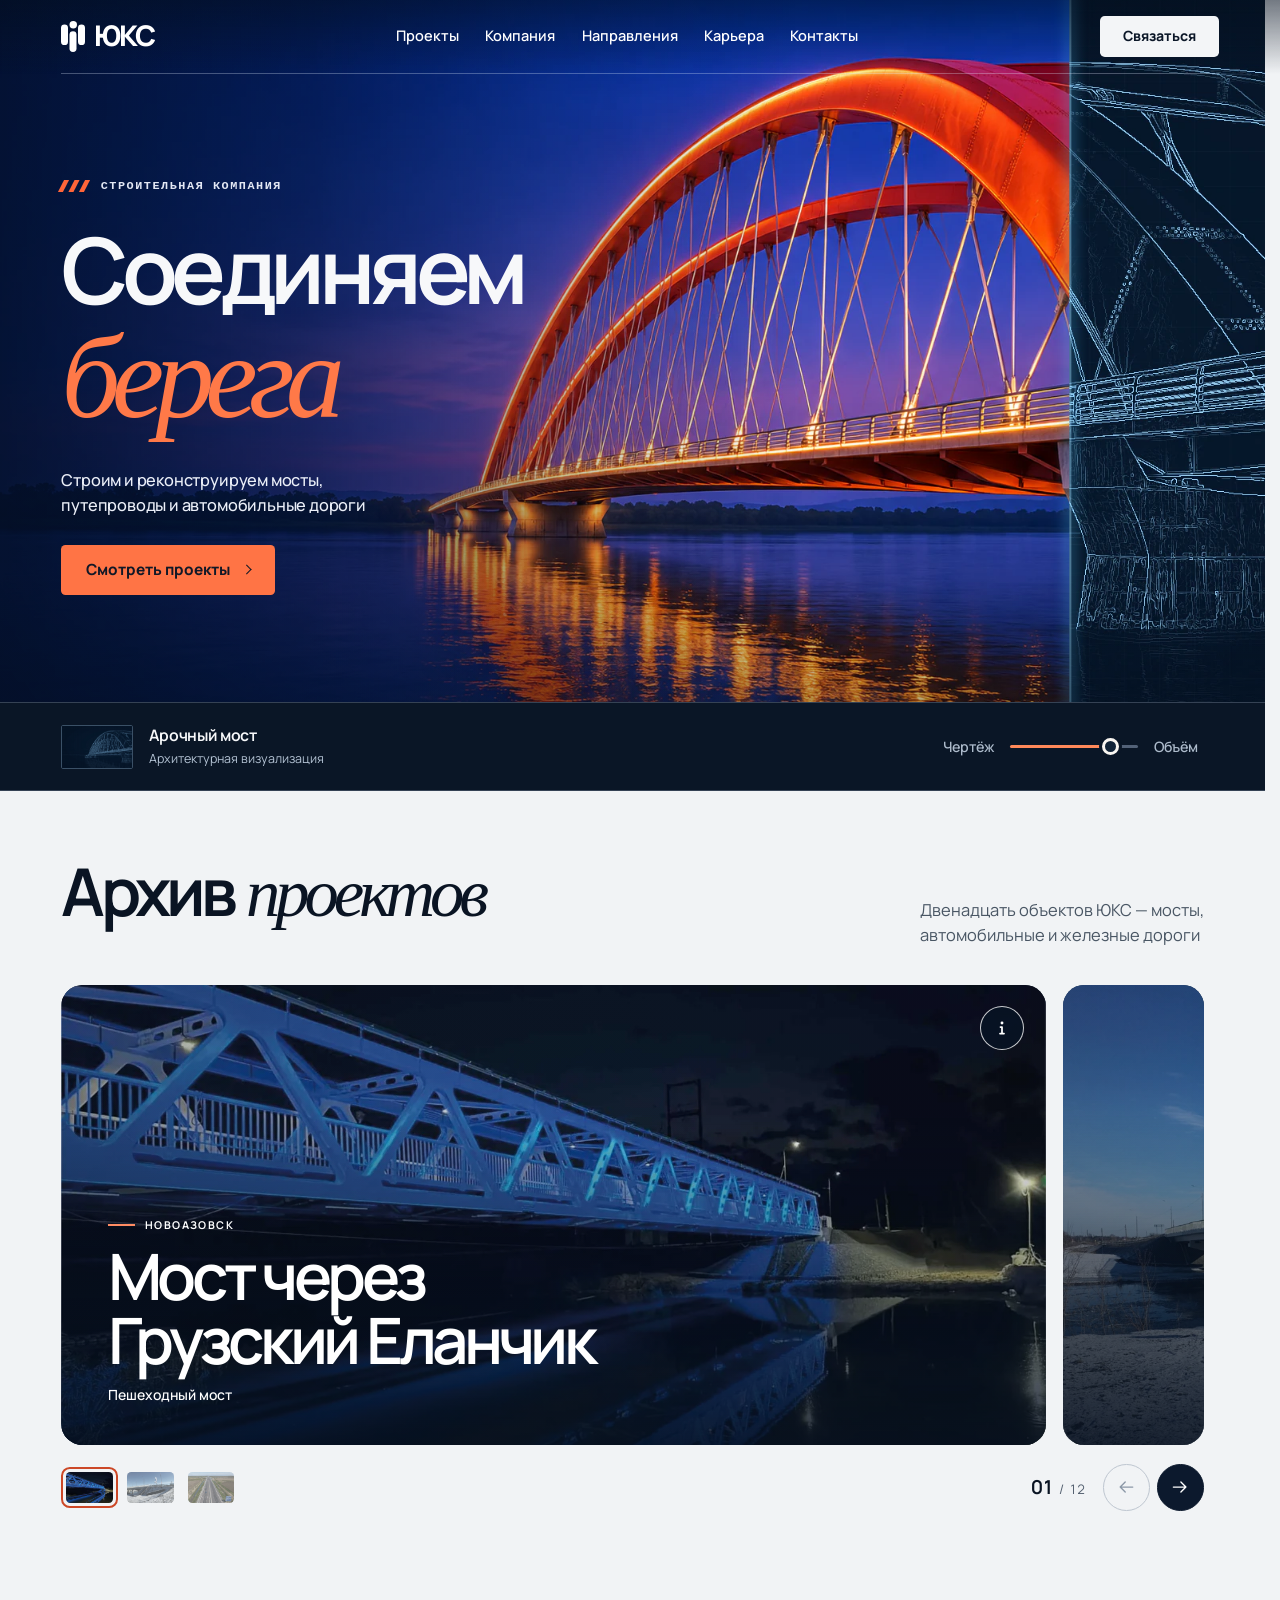
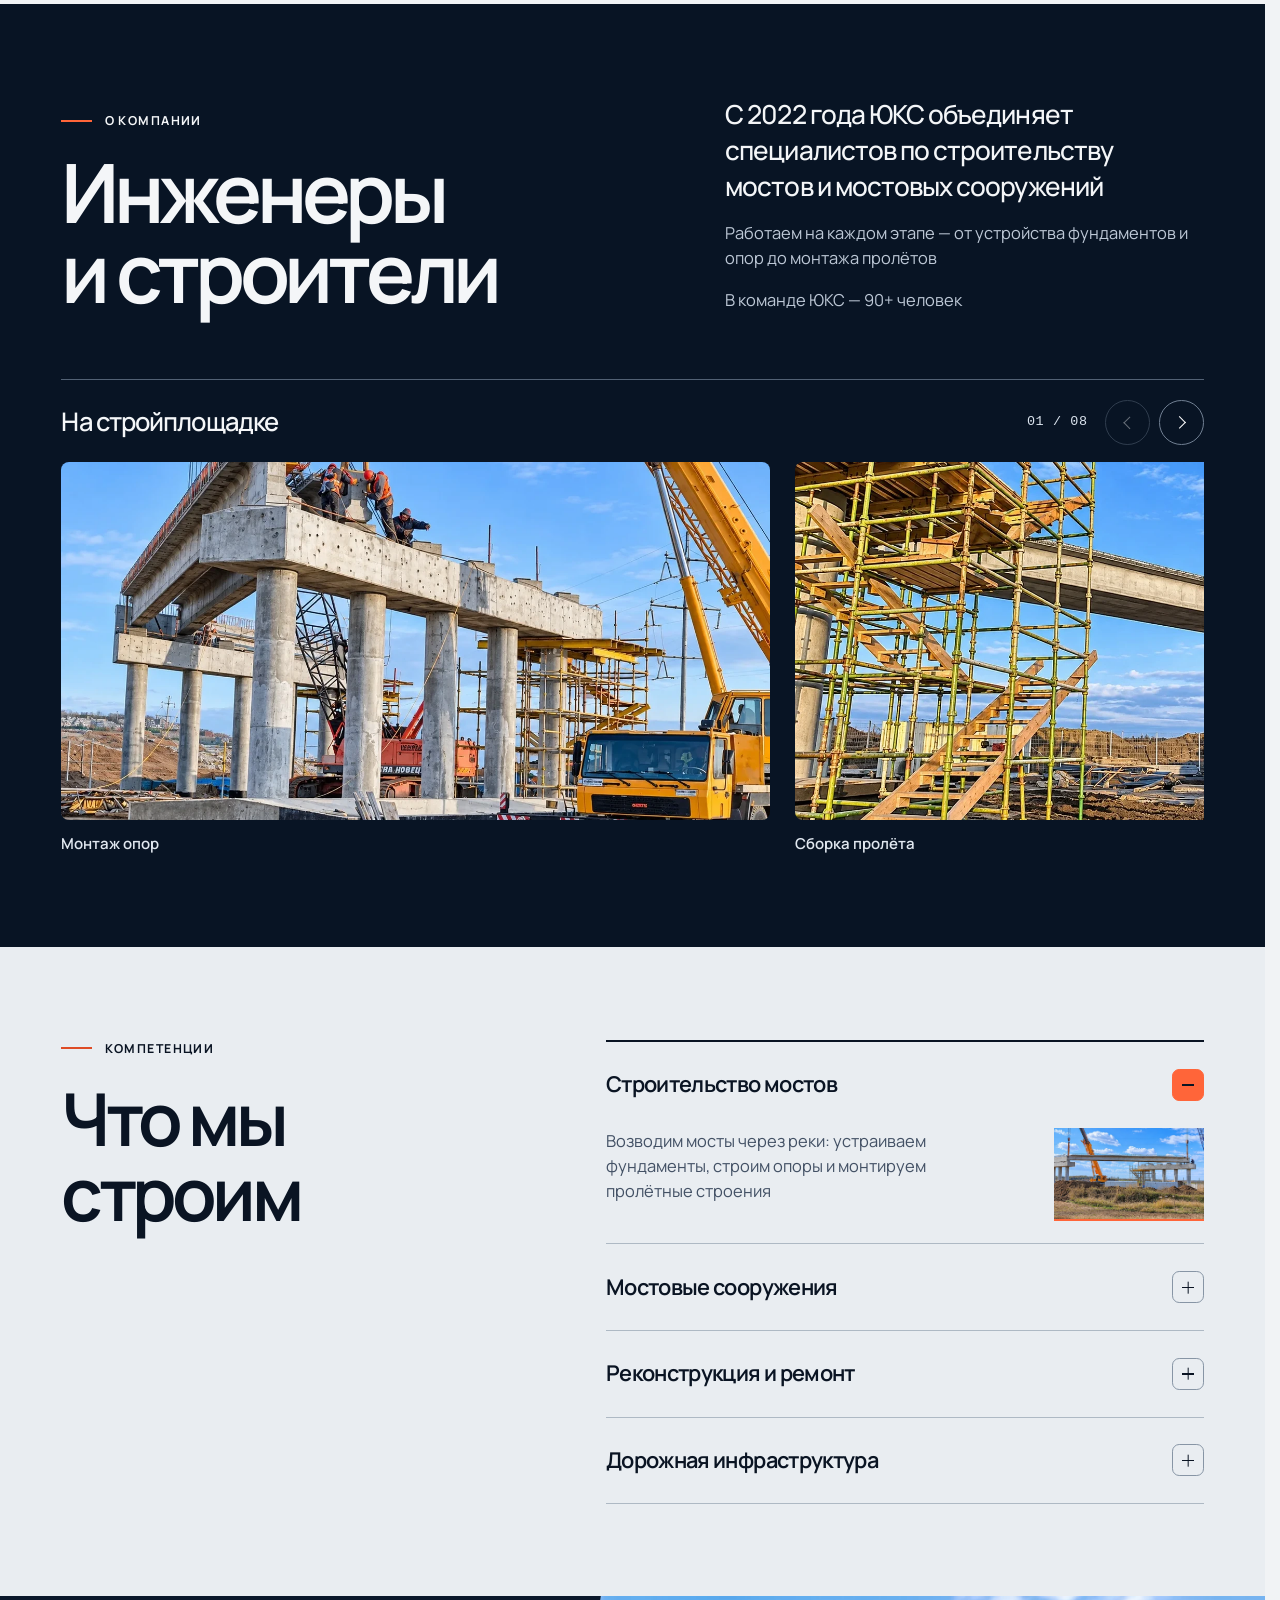
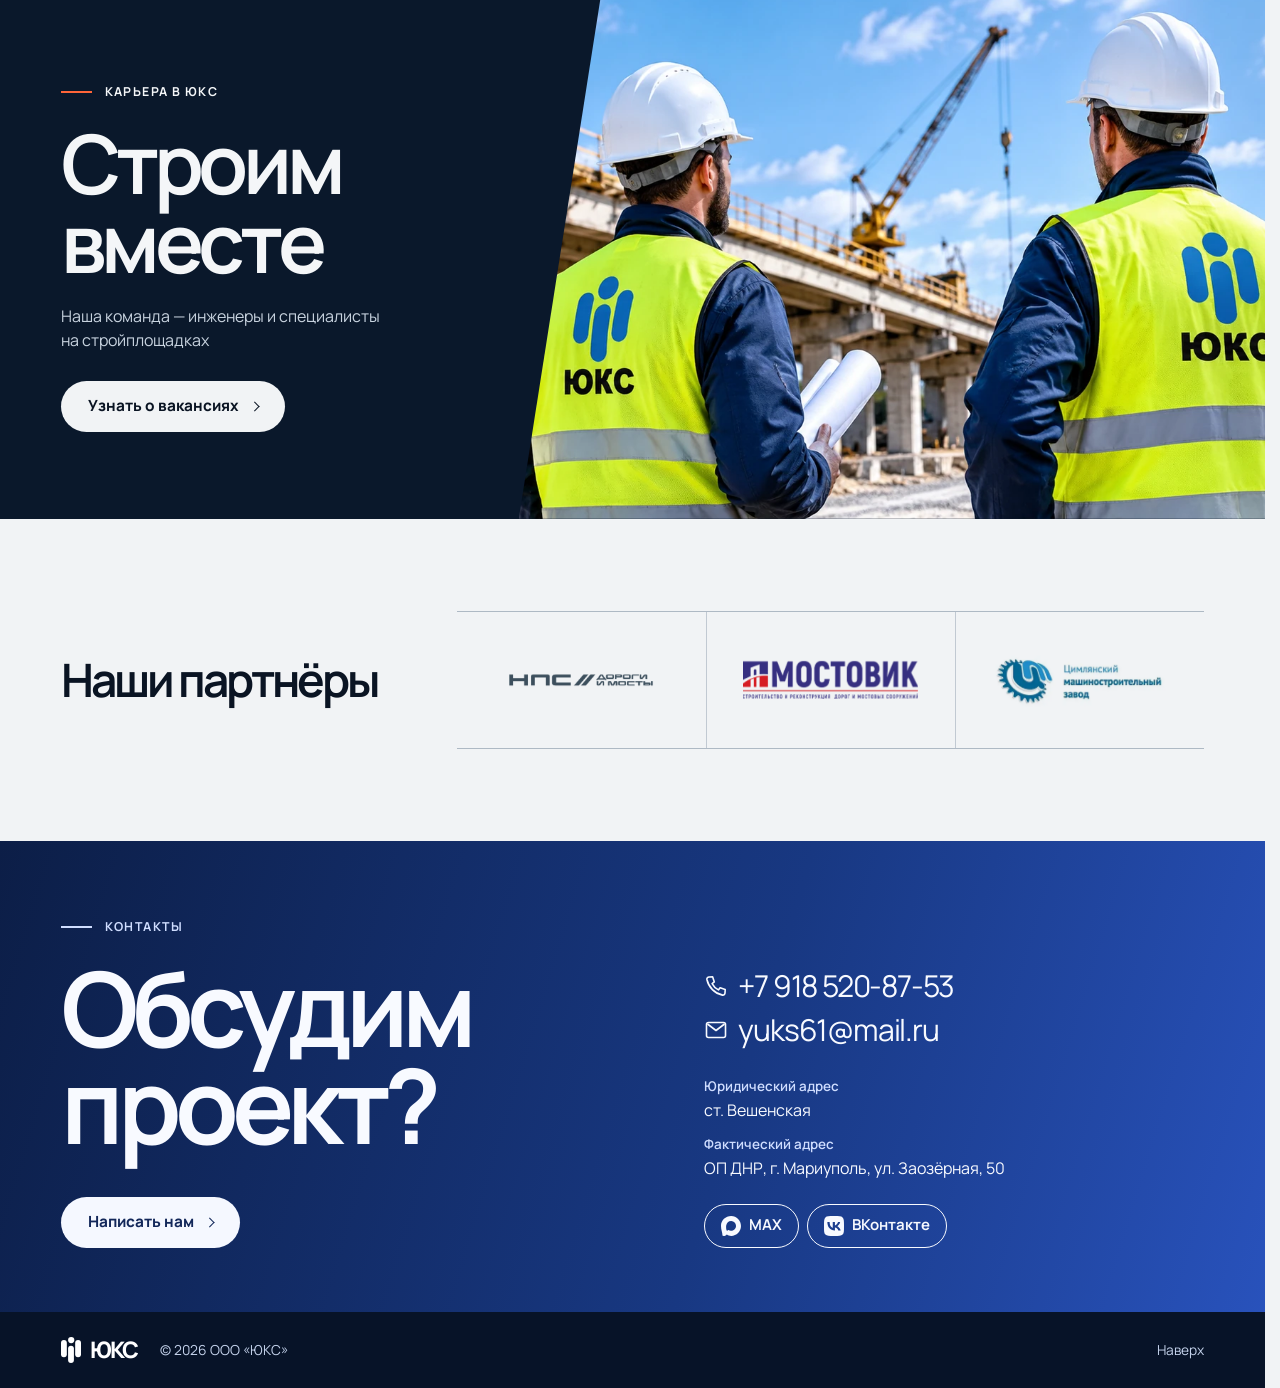
==== commit 5f5bc3c7: "Publish descriptions and photos for all twelve YUKS projects" ====
--- a/index.html
+++ b/index.html
@@ -80,7 +80,7 @@
       <div class="frame">
         <div class="section-heading" data-reveal="sequence">
           <h2 id="projects-title">Архив <em>проектов</em></h2>
-          <p>Восемь объектов ЮКС — от мостов<br class="wide-only"> через малые реки до федеральных трасс</p>
+          <p>Двенадцать объектов ЮКС — мосты,<br class="wide-only"> автомобильные и железные дороги</p>
         </div>
         <div id="project-catalog" data-reveal="panorama"></div>
         <noscript><p>Среди объектов ЮКС — мост через Кальмиус в Калиновке, сооружения на трассе А-289 и мост через Грузский Еланчик в Ивановке</p></noscript>
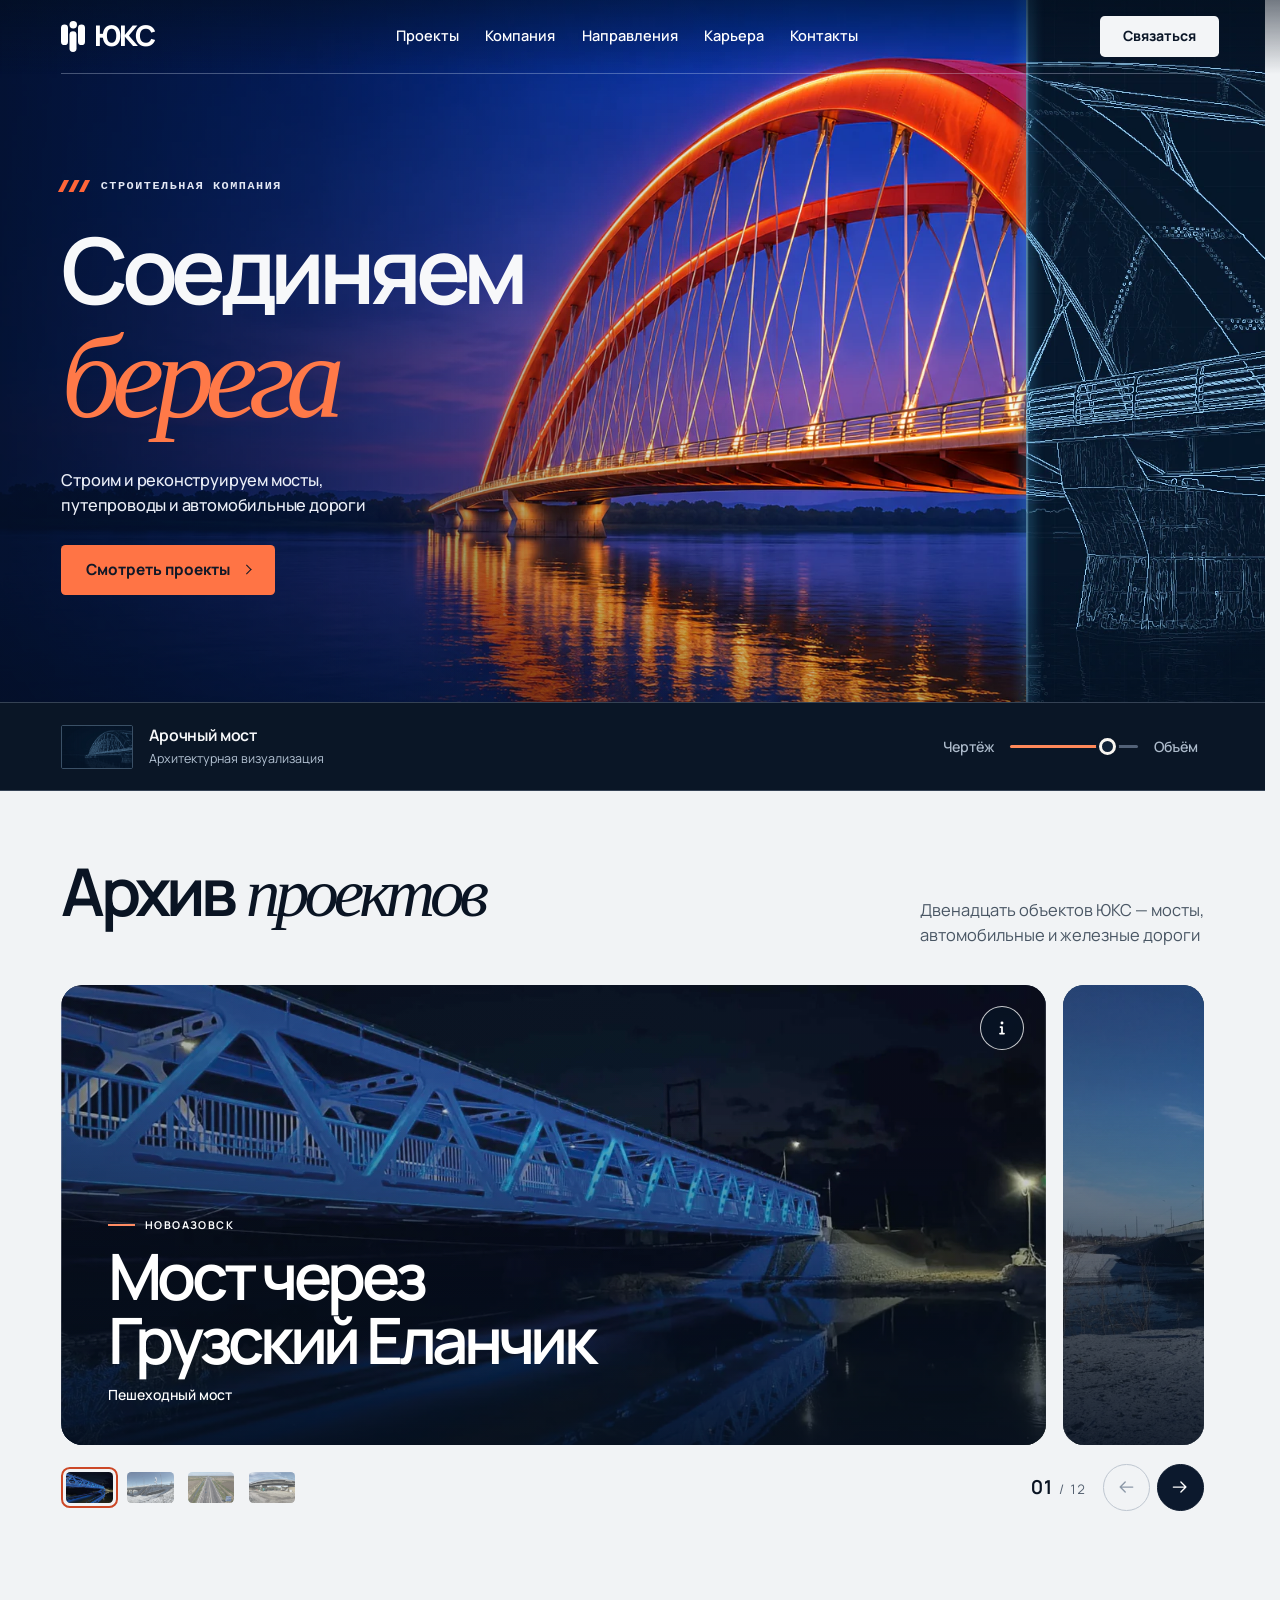
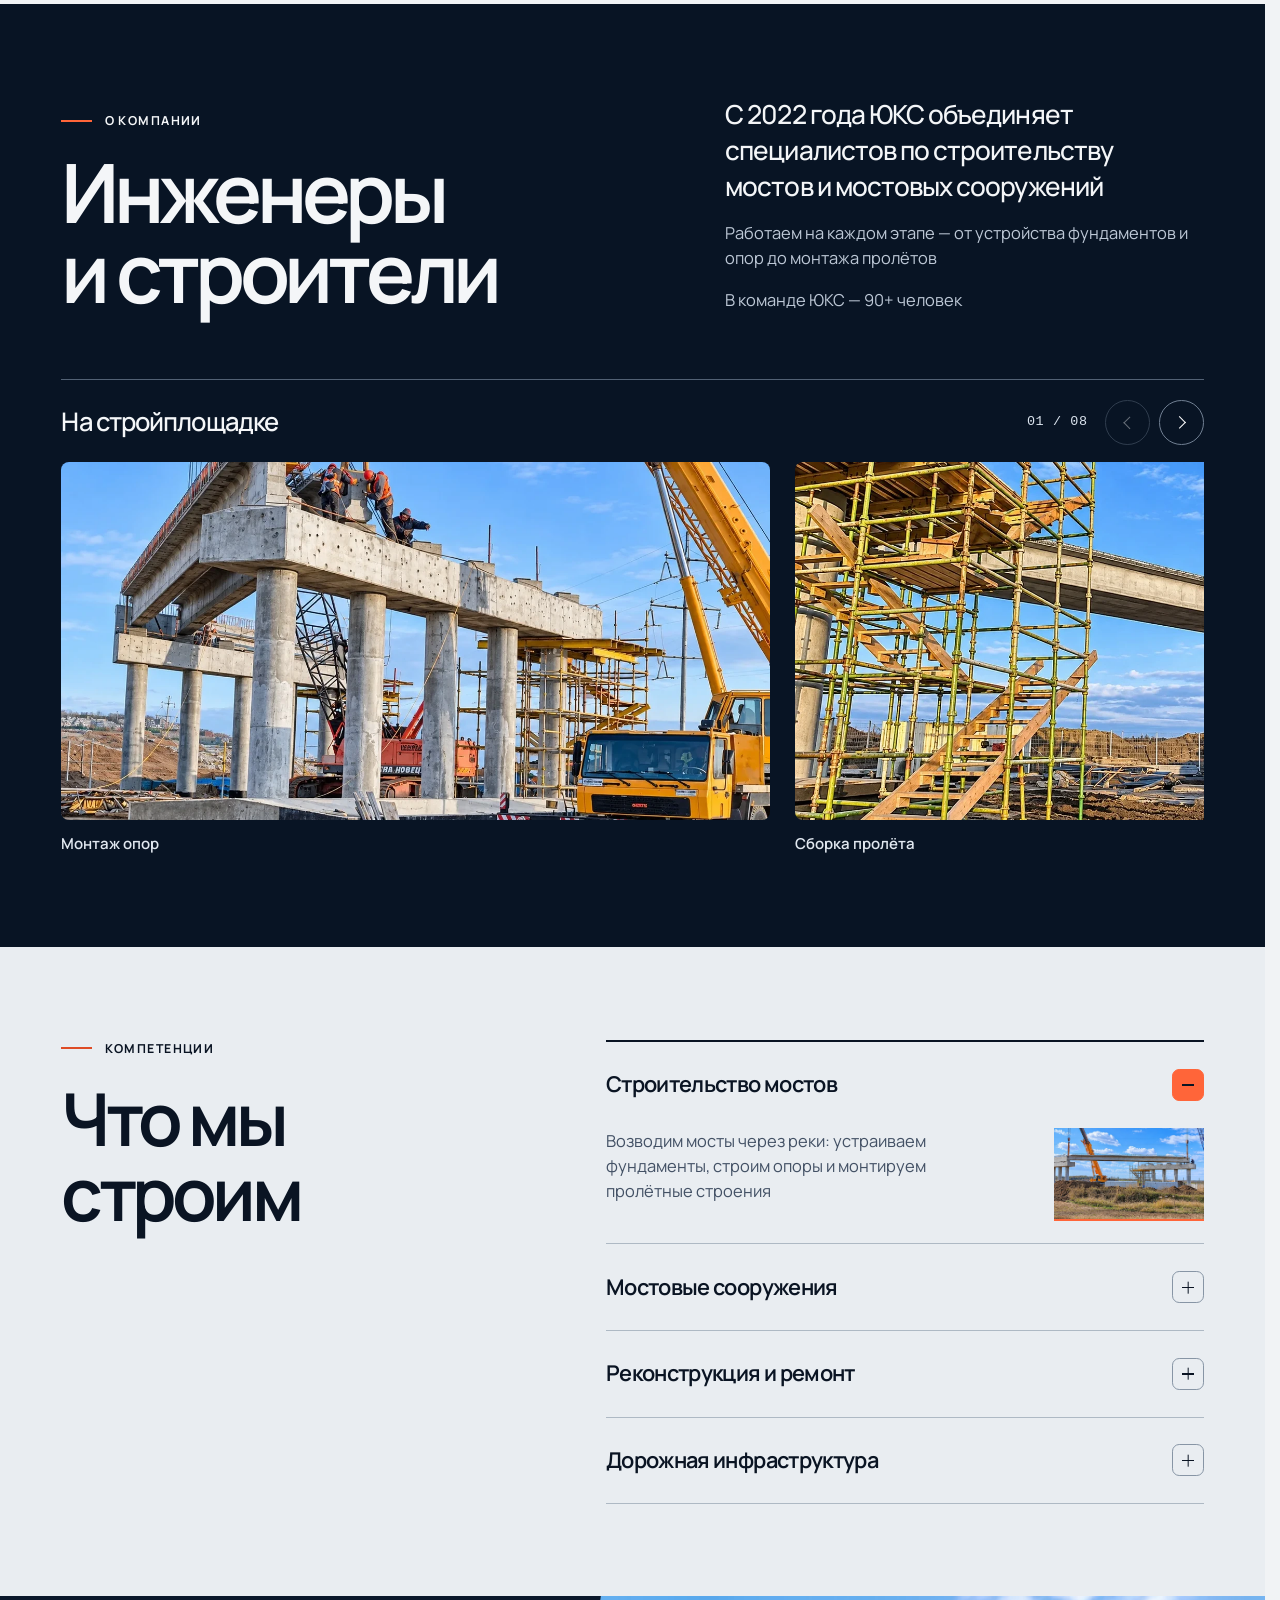
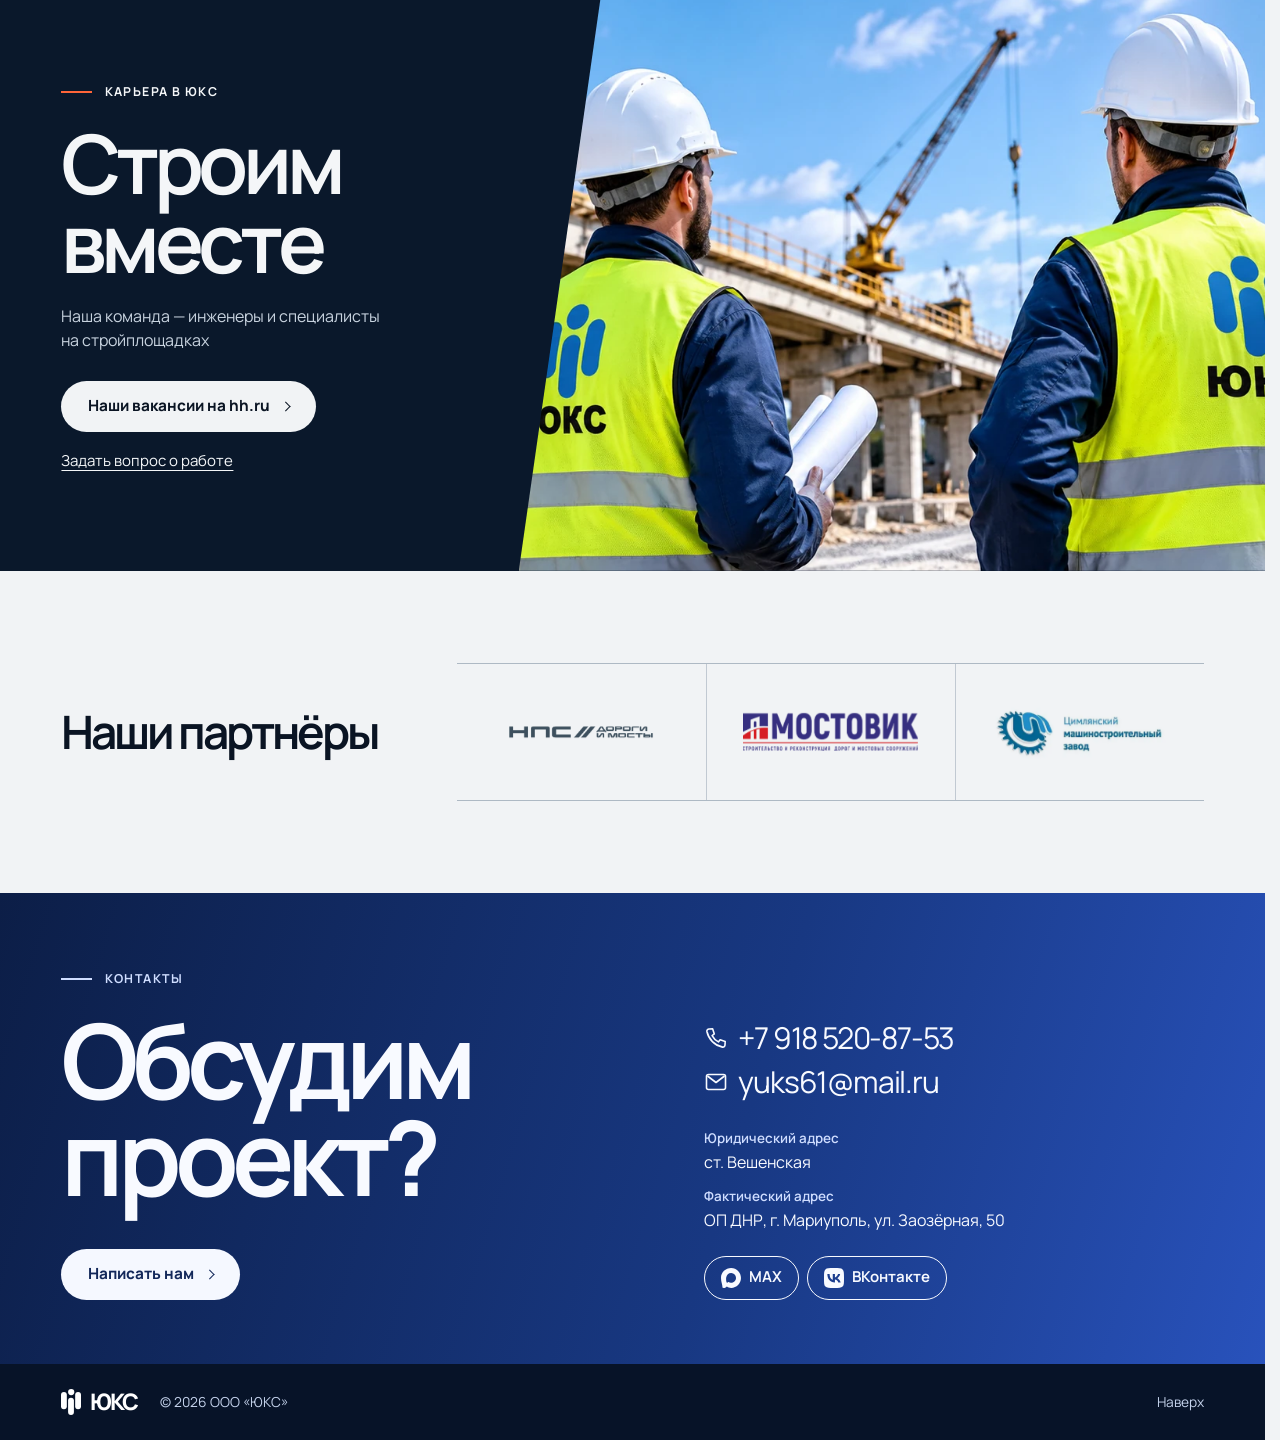
==== commit 0b93f5c0: "Link career section to YUKS vacancies on hh.ru" ====
--- a/index.html
+++ b/index.html
@@ -156,7 +156,10 @@
           <p class="category"><span class="rule"></span>Карьера в ЮКС</p>
           <h2 id="career-title">Строим<br> вместе</h2>
           <p>Наша команда — инженеры и специалисты на стройплощадках</p>
-          <button class="pill accent" type="button" data-contact="Вакансии" aria-haspopup="dialog">Узнать о вакансиях</button>
+          <div class="career-actions">
+            <a class="pill accent" href="https://volgodonsk.hh.ru/employer/12195683?hhtmFrom=vacancy&amp;tab=VACANCIES">Наши вакансии на hh.ru</a>
+            <button class="career-question" type="button" data-contact="Вакансии" aria-haspopup="dialog">Задать вопрос о работе</button>
+          </div>
         </div>
       </div>
     </section>
--- a/chapters.css
+++ b/chapters.css
@@ -143,6 +143,18 @@
   padding: clamp(3.5rem, 6.8vw, 8.5rem) clamp(1.5rem, 3vw, 3rem) clamp(3.5rem, 6.8vw, 8.5rem) 0;
 }
 .career-copy > p:not(.category) { max-width: 33ch; color: #c8d3df; }
+.career-actions { display: flex; align-items: center; flex-wrap: wrap; gap: .5rem 1.25rem; }
+.career-question {
+  min-height: 2.75rem;
+  padding: .5rem 0;
+  border: 0;
+  background: transparent;
+  color: inherit;
+  font-size: .94rem;
+  text-decoration: underline;
+  text-underline-offset: .25em;
+}
+.career-question:hover { color: #ff875f; }
 .career .accent { background: #f1f3f5; color: #0a1423; }
 .career .accent:hover { background: #ff875f; }
 
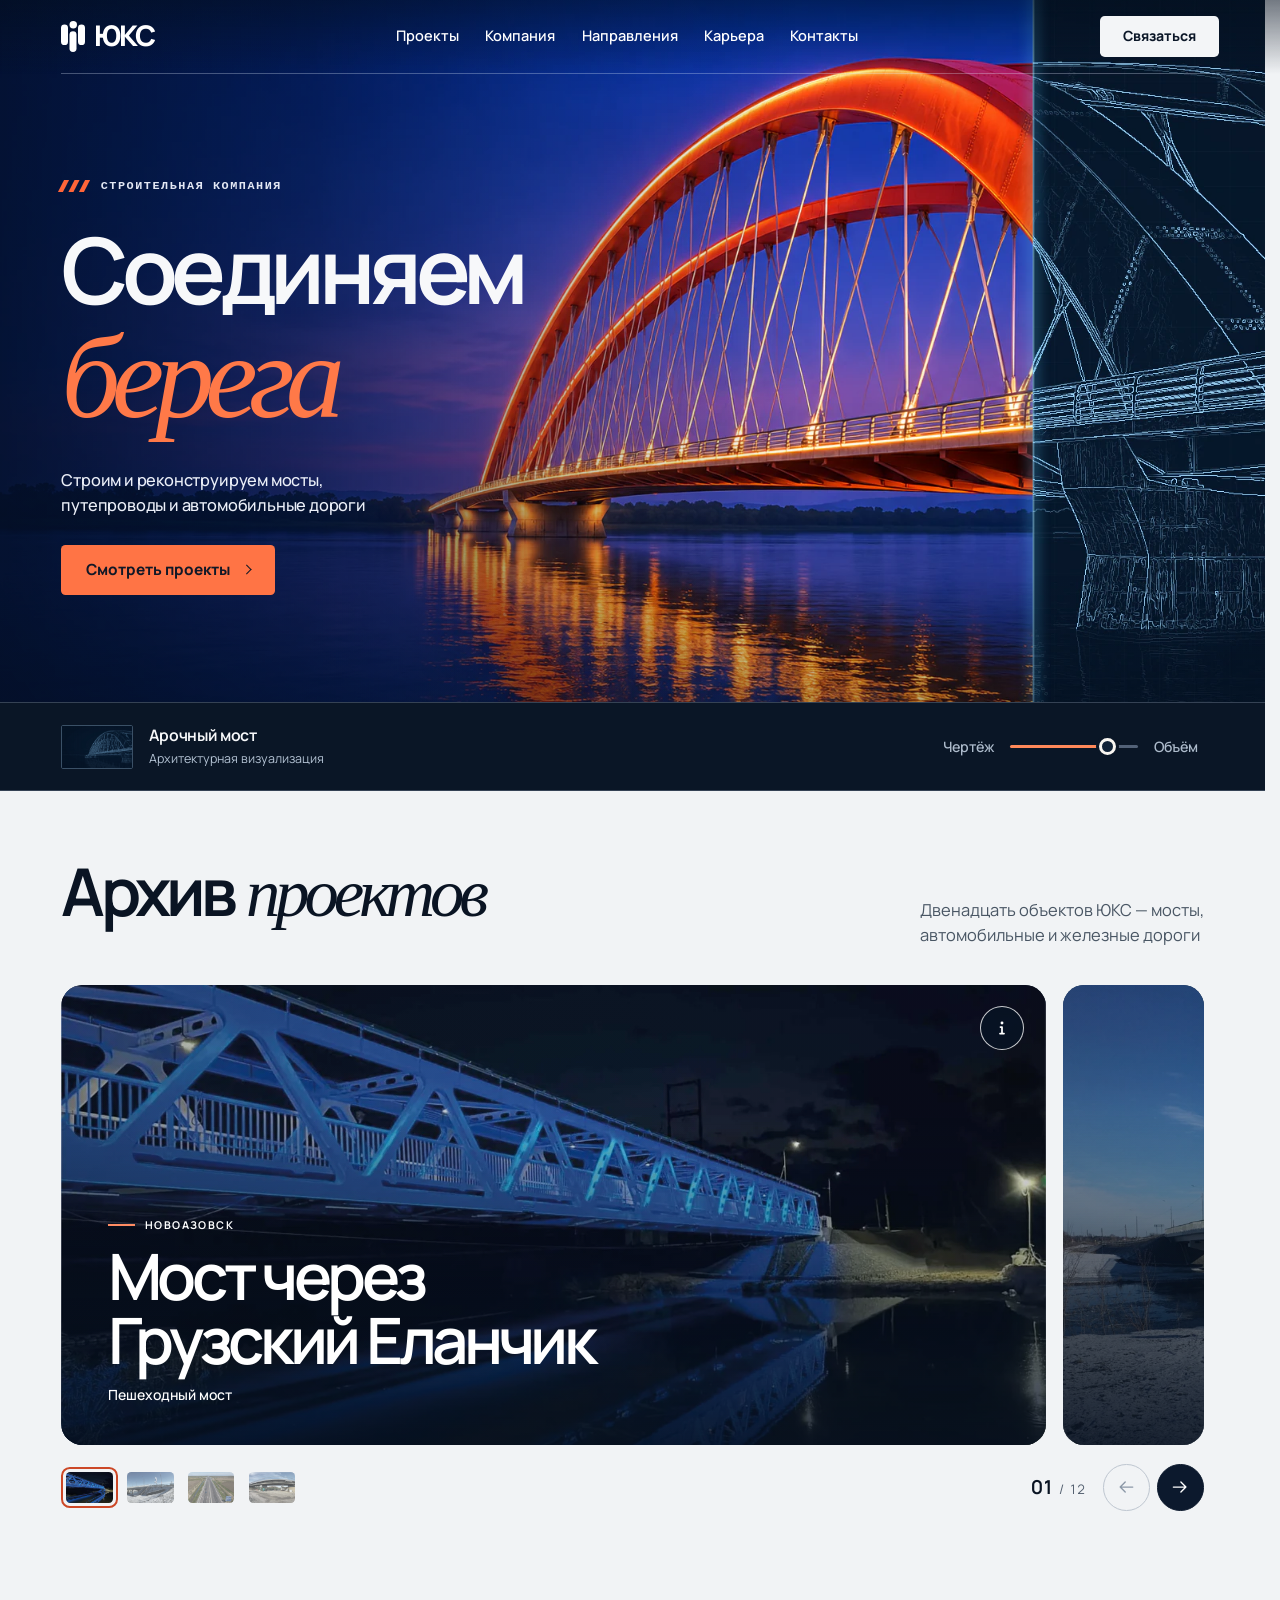
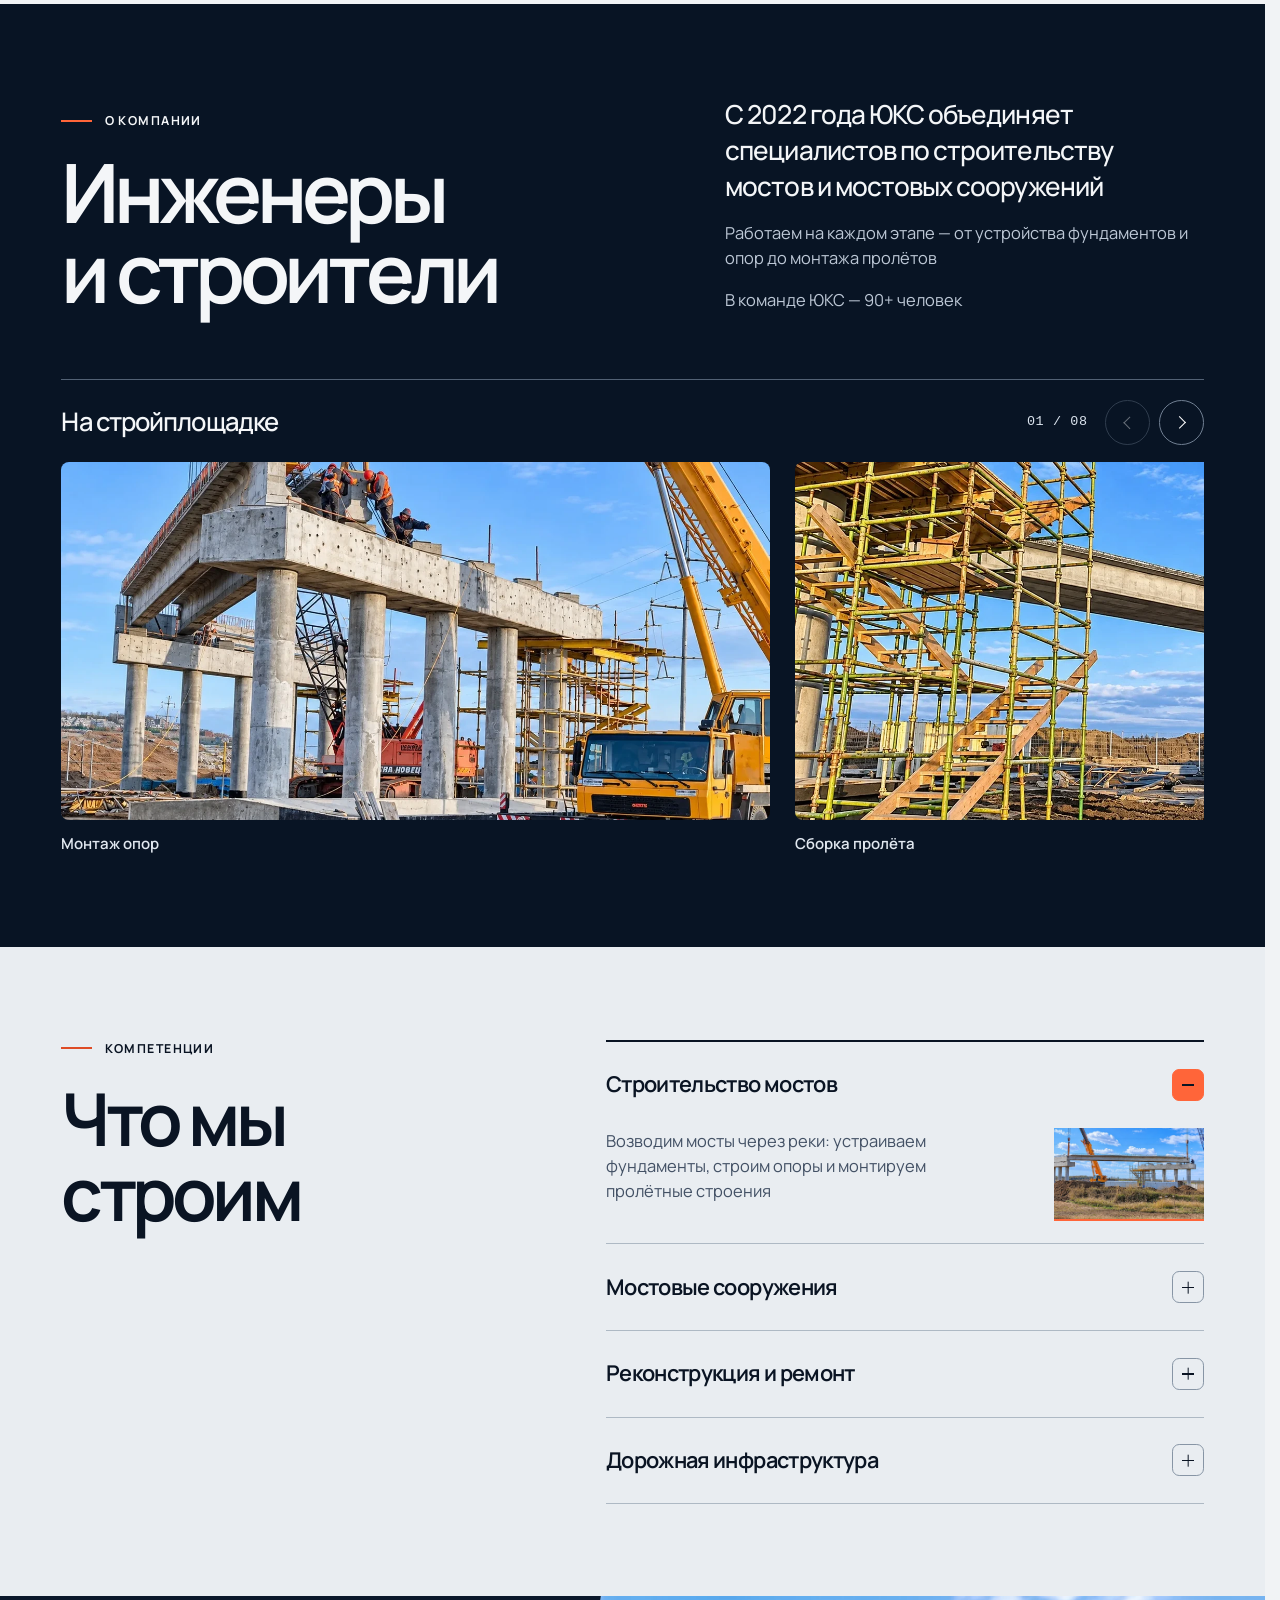
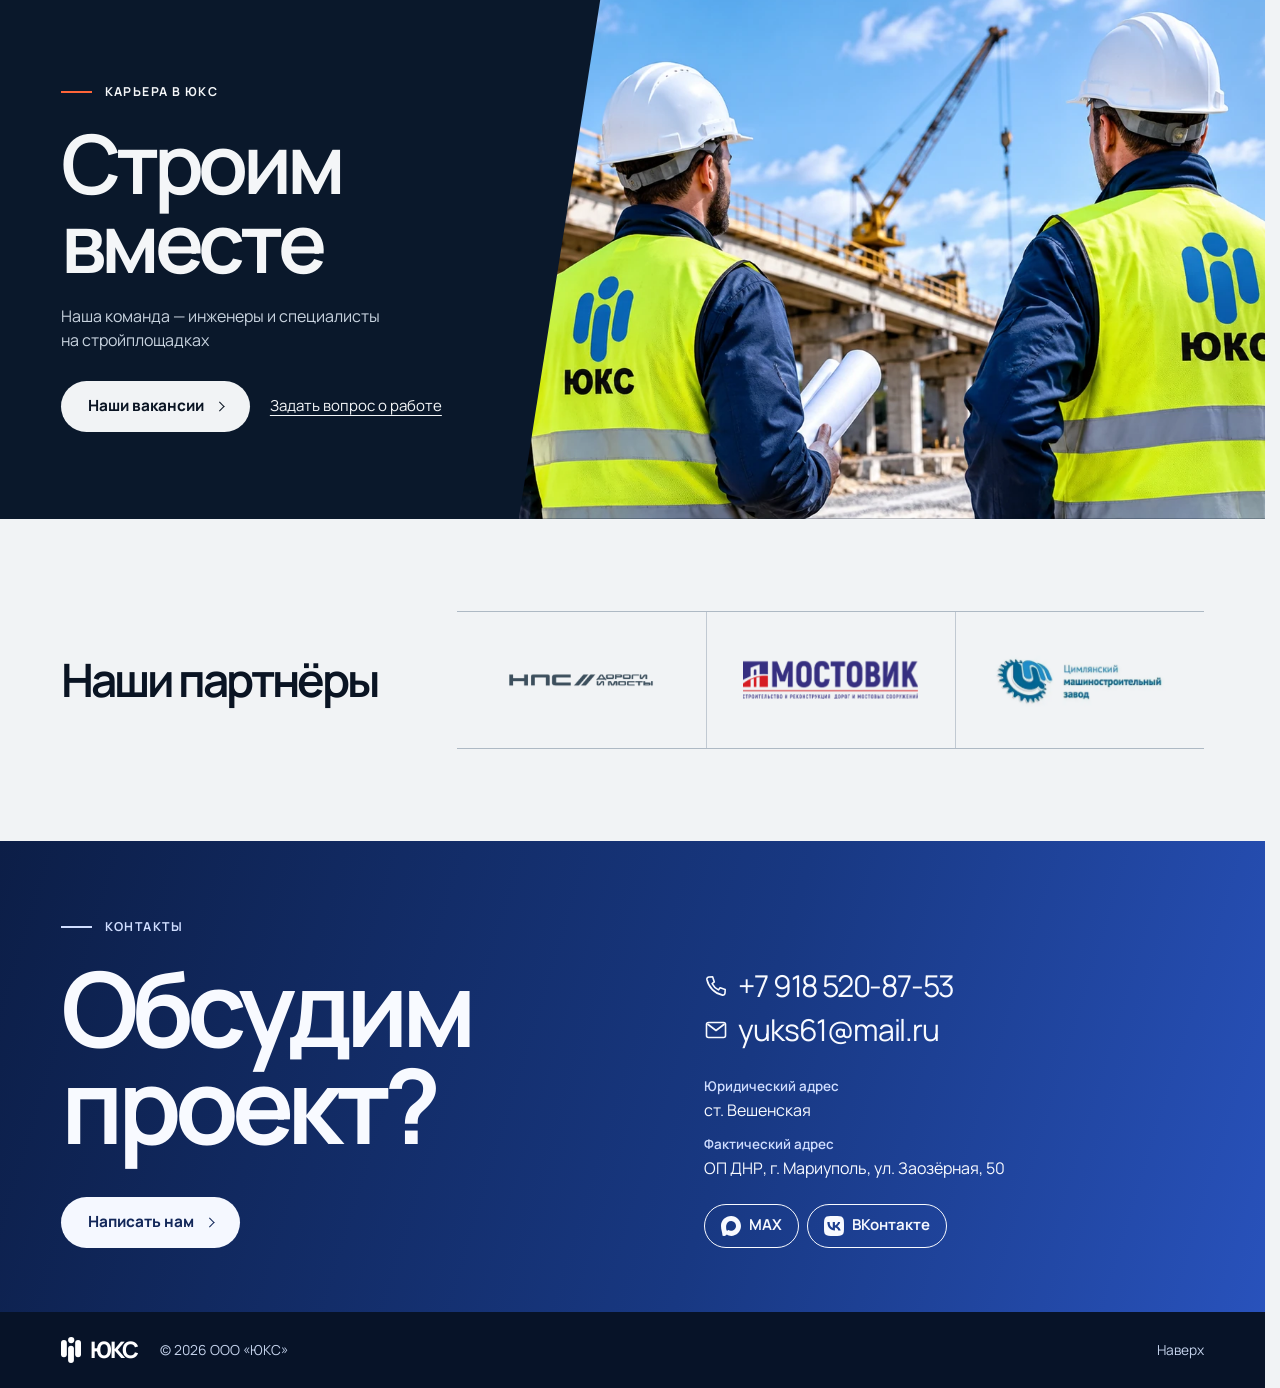
==== commit 20d3c2d9: "Shorten vacancies button label" ====
--- a/index.html
+++ b/index.html
@@ -157,7 +157,7 @@
           <h2 id="career-title">Строим<br> вместе</h2>
           <p>Наша команда — инженеры и специалисты на стройплощадках</p>
           <div class="career-actions">
-            <a class="pill accent" href="https://volgodonsk.hh.ru/employer/12195683?hhtmFrom=vacancy&amp;tab=VACANCIES">Наши вакансии на hh.ru</a>
+            <a class="pill accent" href="https://volgodonsk.hh.ru/employer/12195683?hhtmFrom=vacancy&amp;tab=VACANCIES">Наши вакансии</a>
             <button class="career-question" type="button" data-contact="Вакансии" aria-haspopup="dialog">Задать вопрос о работе</button>
           </div>
         </div>
